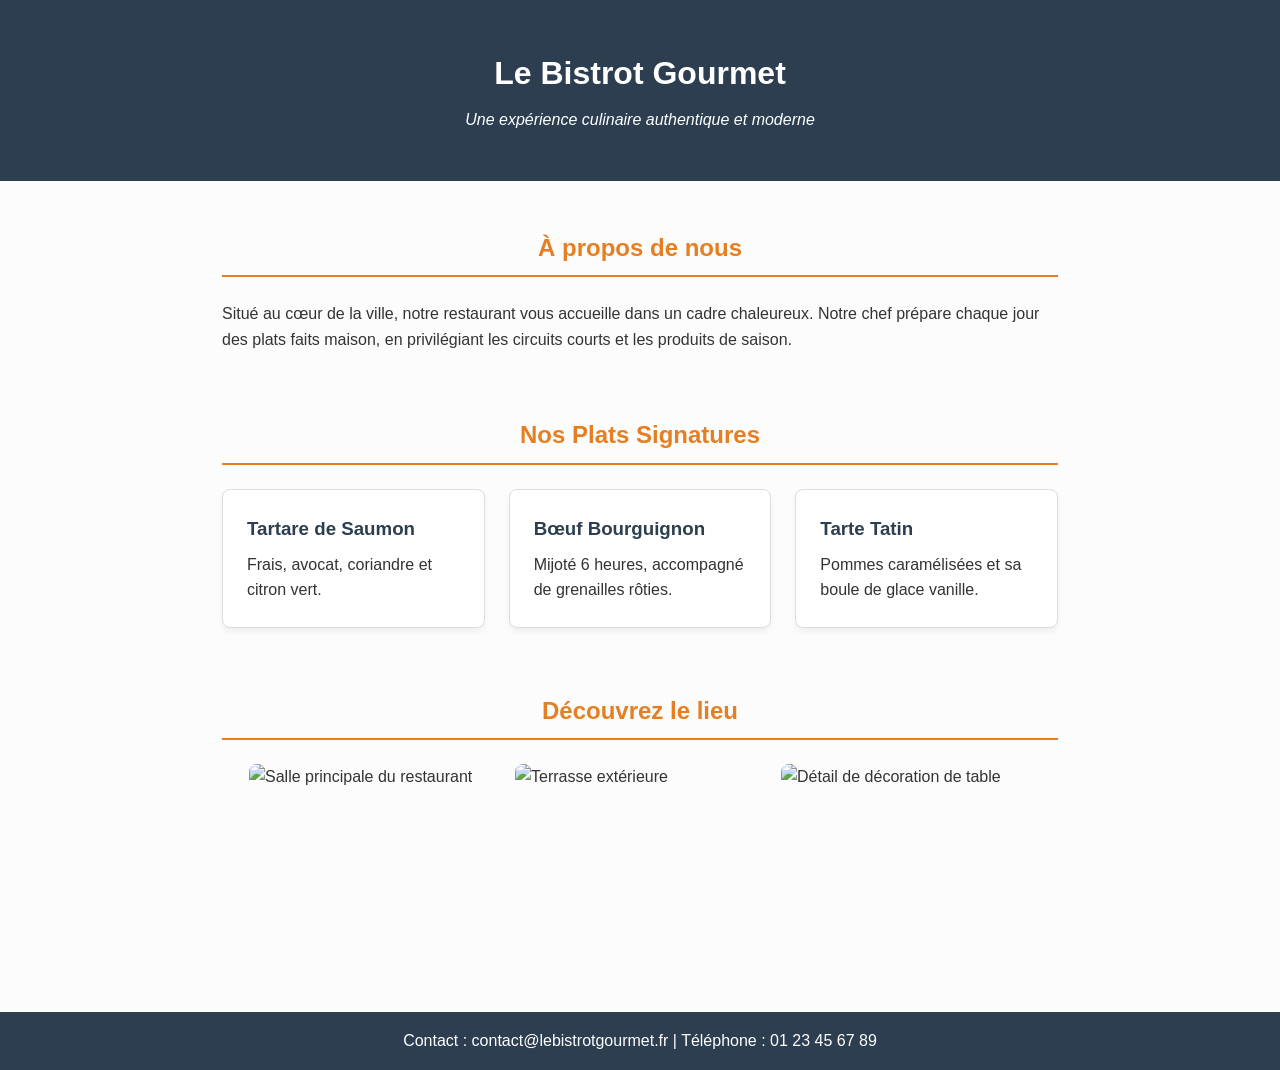
==== index.html @ 014e58bf "Premier commit : structure HTML et design CSS du restaurant" ====
<!DOCTYPE html>
<html lang="fr">
<head>
    <meta charset="UTF-8">
    <meta name="viewport" content="width=device-width, initial-scale=1.0">
    <title>Le Bistrot Gourmet</title>
    <!-- On lie le fichier CSS externe ici -->
    <link rel="stylesheet" href="style.css">
</head>
<body>

    <header>
        <h1>Le Bistrot Gourmet</h1>
        <p>Une expérience culinaire authentique et moderne</p>
    </header>

    <main>
        <!-- Section : Courte présentation -->
        <section id="presentation">
            <h2>À propos de nous</h2>
            <p>Situé au cœur de la ville, notre restaurant vous accueille dans un cadre chaleureux. Notre chef prépare chaque jour des plats faits maison, en privilégiant les circuits courts et les produits de saison.</p>
        </section>

        <!-- Section : Présentation des plats -->
        <section id="plats">
            <h2>Nos Plats Signatures</h2>
            <div class="grille-plats">
                <!-- On utilise "article" pour chaque élément du menu -->
                <article class="plat">
                    <h3>Tartare de Saumon</h3>
                    <p>Frais, avocat, coriandre et citron vert.</p>
                </article>
                <article class="plat">
                    <h3>Bœuf Bourguignon</h3>
                    <p>Mijoté 6 heures, accompagné de grenailles rôties.</p>
                </article>
                <article class="plat">
                    <h3>Tarte Tatin</h3>
                    <p>Pommes caramélisées et sa boule de glace vanille.</p>
                </article>
            </div>
        </section>

        <!-- Section : Photos du lieu -->
        <section id="lieu">
            <h2>Découvrez le lieu</h2>
            <div class="grille-photos">
                <!-- Remplacez les liens "src" par vos propres images -->
                <img src="https://images.unsplash.com/photo-1517248135467-4c7edcad34c4?w=500" alt="Salle principale du restaurant">
                <img src="https://images.unsplash.com/photo-1559339352-11d035aa65de?w=500" alt="Terrasse extérieure">
                <img src="https://images.unsplash.com/photo-1525610553991-2bede1a236e2?w=500" alt="Détail de décoration de table">
            </div>
        </section>
    </main>

    <footer>
        <p>Contact : contact@lebistrotgourmet.fr | Téléphone : 01 23 45 67 89</p>
    </footer>

</body>
</html>
---- style.css ----
/* Réinitialisation de base pour s'assurer que l'affichage est identique sur tous les navigateurs */
* {
    box-sizing: border-box;
    margin: 0;
    padding: 0;
}

body {
    font-family: 'Segoe UI', Tahoma, Geneva, Verdana, sans-serif;
    color: #333;
    line-height: 1.6;
    background-color: #fcfcfc;
}

/* En-tête du site */
header {
    background-color: #2c3e50;
    color: white;
    text-align: center;
    padding: 3rem 1rem;
}

header p {
    font-style: italic;
    margin-top: 0.5rem;
}

/* Espacement global des sections */
section {
    max-width: 900px;
    margin: 2rem auto;
    padding: 1rem 2rem;
}

section h2 {
    text-align: center;
    color: #e67e22;
    margin-bottom: 1.5rem;
    border-bottom: 2px solid #e67e22;
    padding-bottom: 0.5rem;
}

/* Mise en page des plats via Flexbox */
.grille-plats {
    display: flex;
    gap: 1.5rem;
    flex-wrap: wrap; /* Permet de passer à la ligne sur petit écran */
}

.plat {
    background: white;
    border: 1px solid #ddd;
    border-radius: 8px;
    padding: 1.5rem;
    flex: 1 1 250px; /* S'adapte à la largeur, minimum 250px */
    box-shadow: 0 4px 6px rgba(0,0,0,0.05);
}

.plat h3 {
    margin-bottom: 0.5rem;
    color: #2c3e50;
}

/* Mise en page de la galerie de photos */
.grille-photos {
    display: flex;
    gap: 1rem;
    flex-wrap: wrap;
    justify-content: center;
}

.grille-photos img {
    width: 100%;
    max-width: 250px;
    height: 200px;
    object-fit: cover; /* Empêche l'image de se déformer */
    border-radius: 8px;
    transition: transform 0.3s ease;
}

.grille-photos img:hover {
    transform: scale(1.05); /* Effet de zoom au survol */
}

/* Pied de page */
footer {
    text-align: center;
    background: #2c3e50;
    color: white;
    padding: 1rem;
    margin-top: 2rem;
}
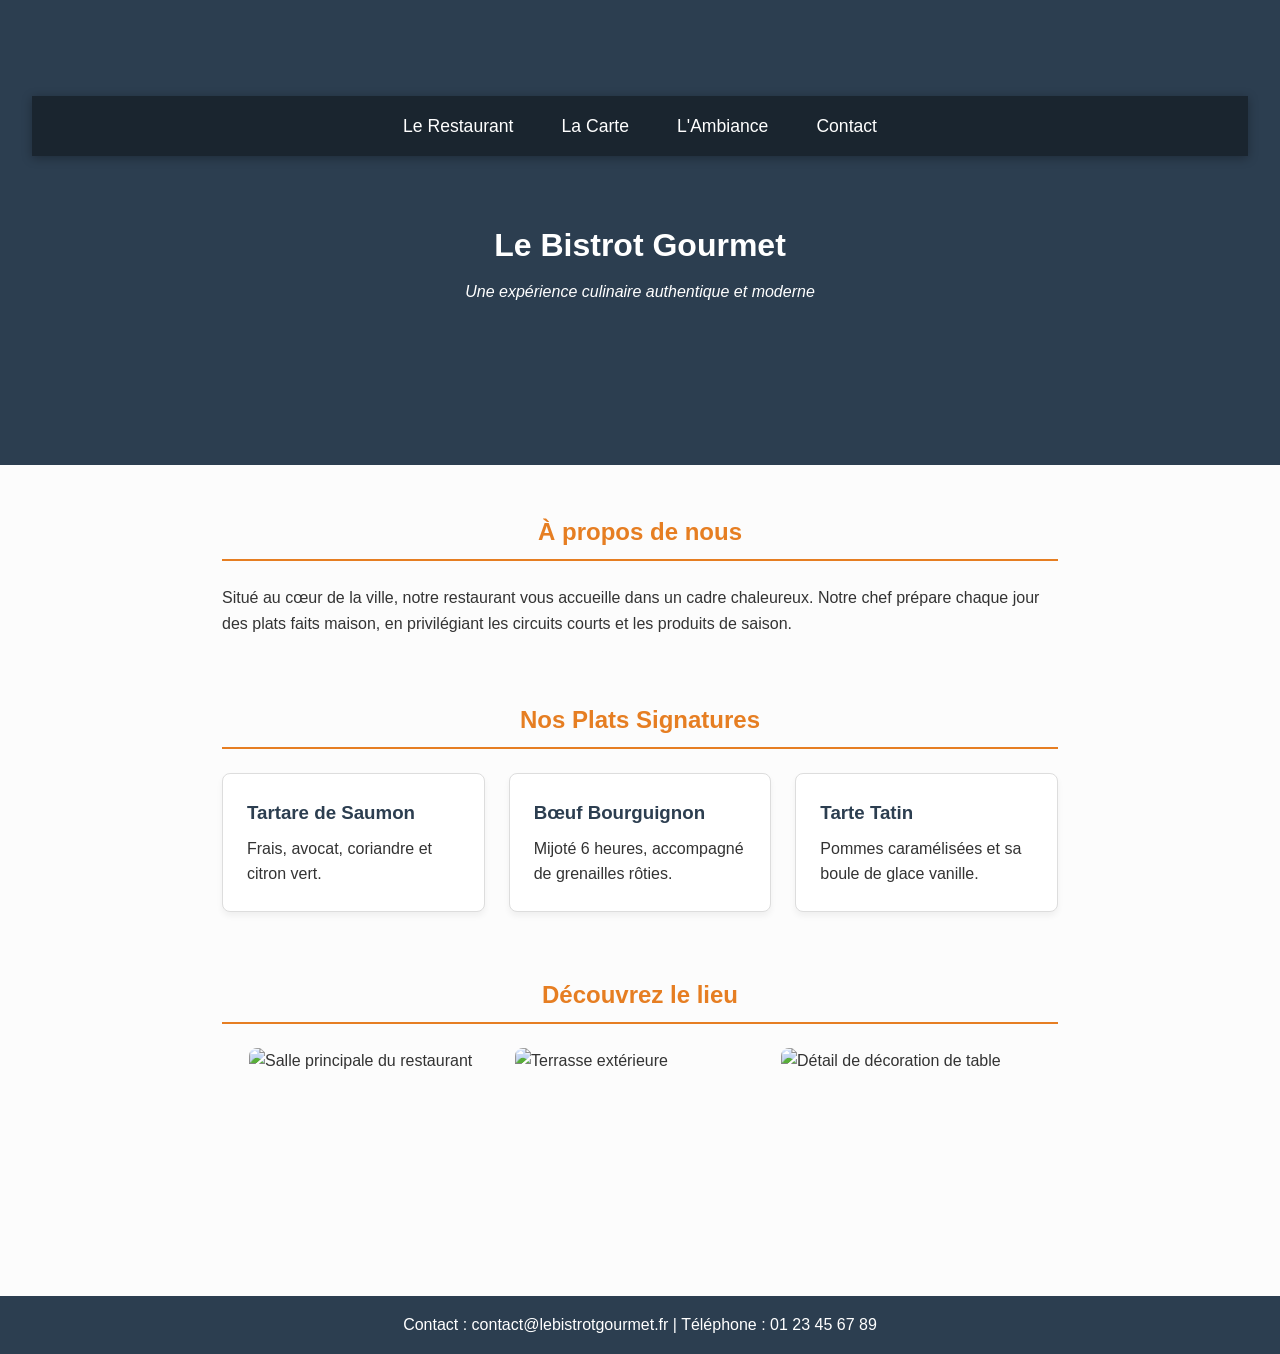
==== commit 48693ead: "maj2AZEAZEAZEAZE" ====
--- a/index.html
+++ b/index.html
@@ -10,8 +10,22 @@
 <body>
 
     <header>
-        <h1>Le Bistrot Gourmet</h1>
-        <p>Une expérience culinaire authentique et moderne</p>
+        <header>
+        <!-- Barre de navigation -->
+        <nav class="navbar">
+            <ul class="nav-links">
+                <li><a href="#presentation">Le Restaurant</a></li>
+                <li><a href="#plats">La Carte</a></li>
+                <li><a href="#lieu">L'Ambiance</a></li>
+                <li><a href="#contact">Contact</a></li>
+            </ul>
+        </nav>
+        
+        <div class="banniere">
+            <h1>Le Bistrot Gourmet</h1>
+            <p>Une expérience culinaire authentique et moderne</p>
+        </div>
+    </header>
     </header>
 
     <main>
--- a/style.css
+++ b/style.css
@@ -89,4 +89,65 @@
     color: white;
     padding: 1rem;
     margin-top: 2rem;
+}
+/* --- ANIMATION GLOBALE --- */
+/* Active un défilement fluide au lieu d'un saut brutal lors du clic sur un lien du menu */
+html {
+    scroll-behavior: smooth;
+}
+
+/* --- BARRE DE NAVIGATION --- */
+.navbar {
+    background-color: #1a252f;
+    /* Garde le menu accroché en haut de l'écran lors du défilement */
+    position: sticky;
+    top: 0;
+    z-index: 1000; 
+    box-shadow: 0 2px 10px rgba(0,0,0,0.3);
+}
+
+.nav-links {
+    display: flex;
+    justify-content: center;
+    list-style-type: none; /* Enlève les puces de la liste */
+    padding: 1rem 0;
+    gap: 3rem; /* Espace entre chaque lien */
+}
+
+.nav-links a {
+    color: white;
+    text-decoration: none;
+    font-size: 1.1rem;
+    font-weight: 500;
+    position: relative;
+    padding-bottom: 5px;
+    transition: color 0.3s ease; /* Transition douce pour le changement de couleur */
+}
+
+/* --- ANIMATION AU SURVOL (Le trait qui se dessine) --- */
+/* On crée un trait virtuel sous le lien, de largeur 0 au départ */
+.nav-links a::after {
+    content: '';
+    position: absolute;
+    width: 0;
+    height: 2px;
+    bottom: 0;
+    left: 0;
+    background-color: #e67e22;
+    transition: width 0.3s ease; /* Vitesse à laquelle le trait se dessine */
+}
+
+/* Au survol de la souris, le texte change de couleur... */
+.nav-links a:hover {
+    color: #e67e22;
+}
+
+/* ...et le trait passe de 0% à 100% de largeur */
+.nav-links a:hover::after {
+    width: 100%;
+}
+
+/* --- MISE EN FORME DE LA BANNIERE --- */
+.banniere {
+    padding: 4rem 1rem;
 }
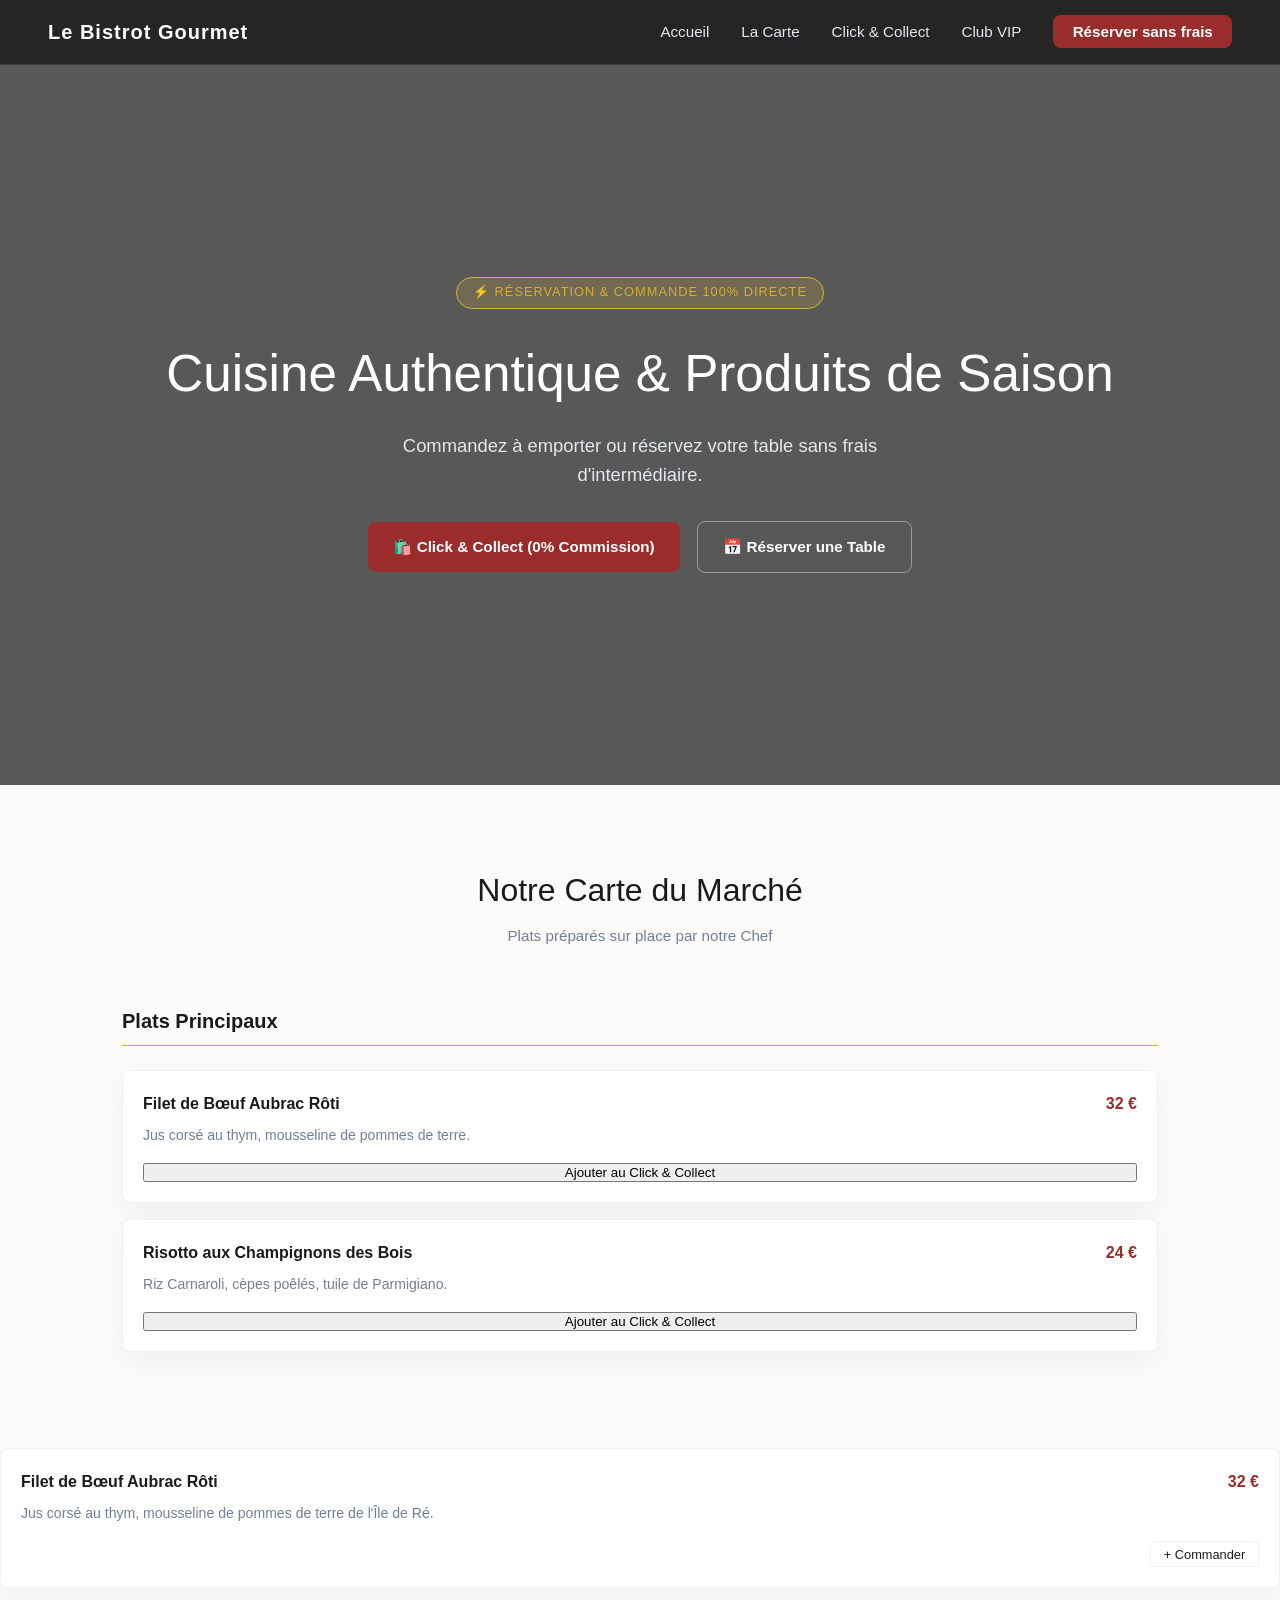
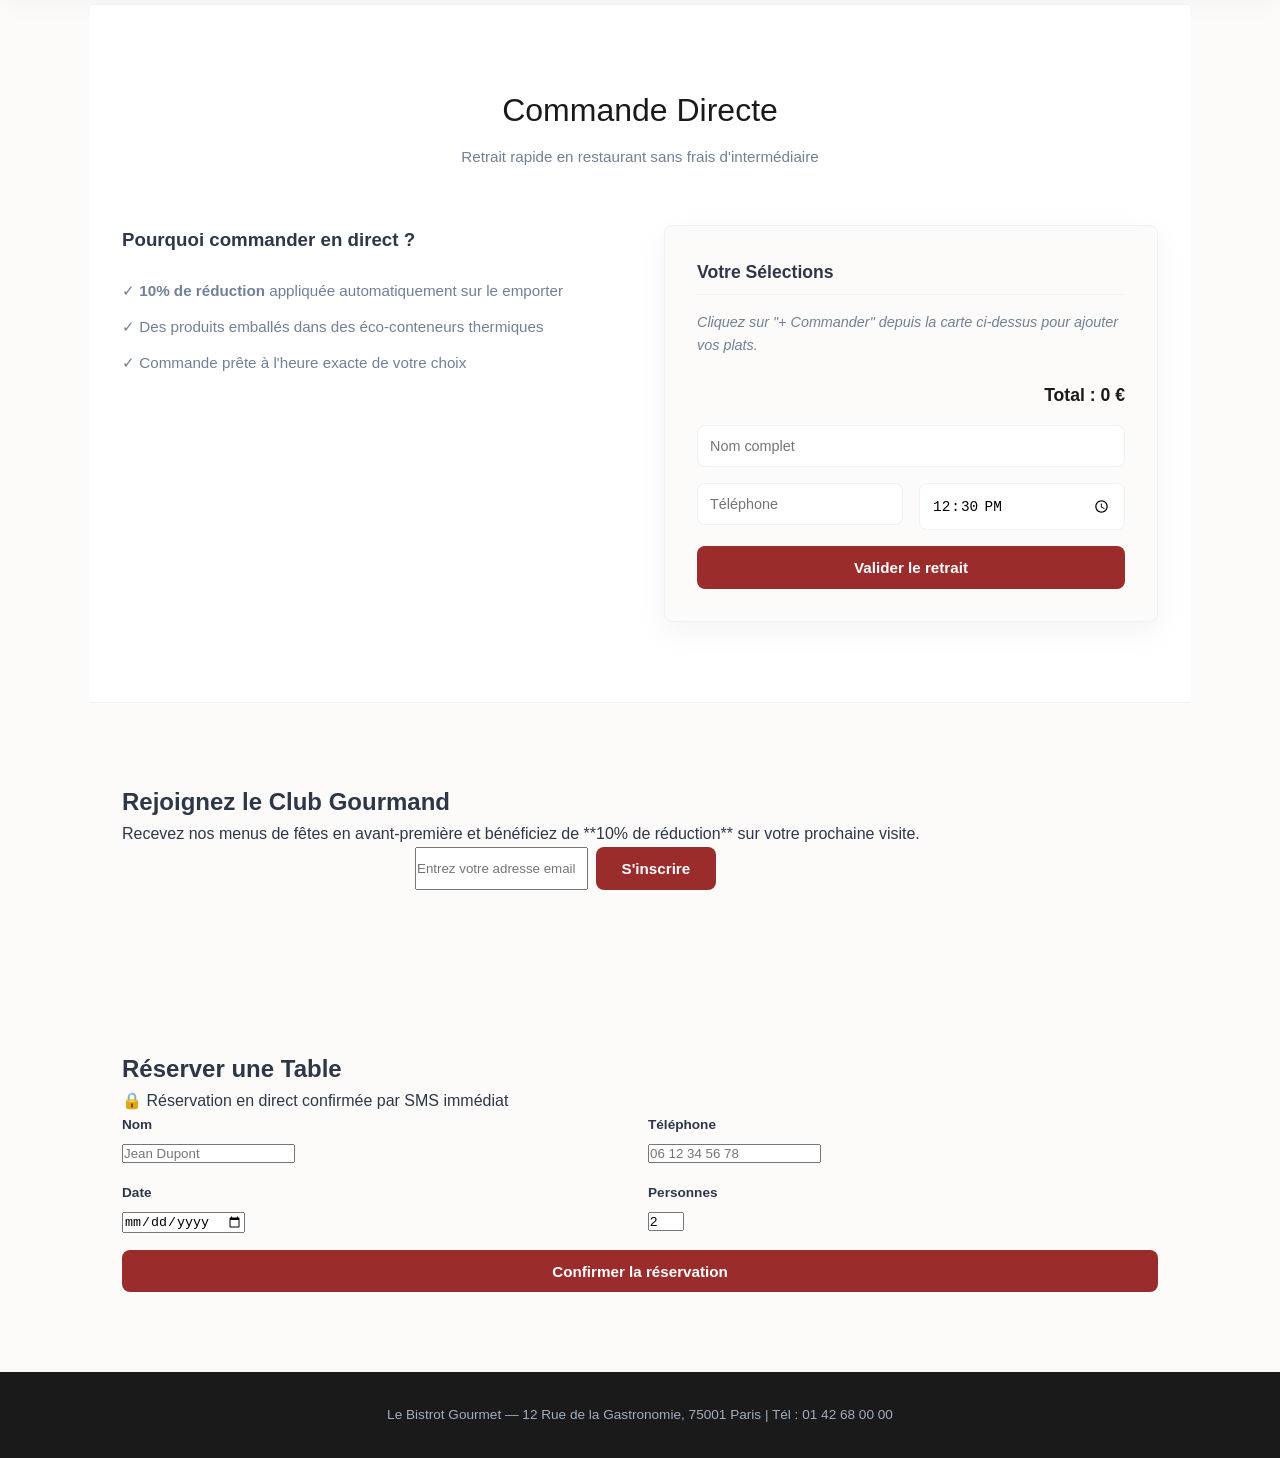
==== commit 66075643: "ui harmonization and consistency across the website. The new script.js file likely contains JavaScri" ====
--- a/index.html
+++ b/index.html
@@ -3,73 +3,210 @@
 <head>
     <meta charset="UTF-8">
     <meta name="viewport" content="width=device-width, initial-scale=1.0">
-    <title>Le Bistrot Gourmet</title>
-    <!-- On lie le fichier CSS externe ici -->
+    <title>Le Bistrot Gourmet | Restaurant Gastronomique Paris 1er</title>
+    <meta name="description" content="Réservez en direct ou commandez en Click & Collect au Bistrot Gourmet. Cuisine maison, produits locaux à Paris 1er.">
     <link rel="stylesheet" href="style.css">
+
+    <!-- SEO LOCAL : Données structurées Schema.org (Google Maps & Recherche locale) -->
+    <script type="application/ld+json">
+    {
+      "@context": "https://schema.org",
+      "@type": "Restaurant",
+      "name": "Le Bistrot Gourmet",
+      "image": "https://images.unsplash.com/photo-1517248135467-4c7edcad34c4",
+      "telephone": "+33142680000",
+      "address": {
+        "@type": "PostalAddress",
+        "streetAddress": "12 Rue de la Gastronomie",
+        "addressLocality": "Paris",
+        "postalCode": "75001",
+        "addressCountry": "FR"
+      },
+      "geo": {
+        "@type": "GeoCoordinates",
+        "latitude": 48.85837,
+        "longitude": 2.29229
+      },
+      "servesCuisine": "Française",
+      "priceRange": "€€",
+      "hasMenu": "https://lebistrotgourmet.fr/#carte",
+      "acceptsReservations": "True"
+    }
+    </script>
 </head>
 <body>
 
-    <header>
-        <header>
-        <!-- Barre de navigation -->
-        <nav class="navbar">
+    <!-- Barre de Navigation -->
+    <header class="navbar">
+        <div class="logo">Le Bistrot Gourmet</div>
+        <nav>
             <ul class="nav-links">
-                <li><a href="#presentation">Le Restaurant</a></li>
-                <li><a href="#plats">La Carte</a></li>
-                <li><a href="#lieu">L'Ambiance</a></li>
-                <li><a href="#contact">Contact</a></li>
+                <li><a href="#hero">Accueil</a></li>
+                <li><a href="#carte">La Carte</a></li>
+                <li><a href="#click-collect">Click & Collect</a></li>
+                <li><a href="#fidelite">Club VIP</a></li>
+                <li><a href="#reservation" class="btn-nav">Réserver sans frais</a></li>
             </ul>
         </nav>
-        
-        <div class="banniere">
-            <h1>Le Bistrot Gourmet</h1>
-            <p>Une expérience culinaire authentique et moderne</p>
+    </header>
+
+    <!-- Hero Section avec conversion immédiate -->
+    <section id="hero" class="hero-section">
+        <div class="hero-content">
+            <span class="badge-direct">⚡ Réservation & Commande 100% Directe</span>
+            <h1>Cuisine Authentique & Produits de Saison</h1>
+            <p>Commandez à emporter ou réservez votre table sans frais d'intermédiaire.</p>
+            <div class="hero-buttons">
+                <a href="#click-collect" class="btn btn-primary">🛍️ Click & Collect (0% Commission)</a>
+                <a href="#reservation" class="btn btn-secondary">📅 Réserver une Table</a>
+            </div>
         </div>
-    </header>
-    </header>
+    </section>
+
+    <!-- BARRE FIXE MOBILE (Apparaît uniquement sur smartphone) -->
+    <div class="mobile-sticky-bar">
+        <a href="tel:0142680000" class="sticky-btn call">📞 Appeler</a>
+        <a href="#click-collect" class="sticky-btn collect">🛍️ À emporter</a>
+        <a href="#reservation" class="sticky-btn book">📅 Réserver</a>
+    </div>
 
     <main>
-        <!-- Section : Courte présentation -->
-        <section id="presentation">
-            <h2>À propos de nous</h2>
-            <p>Situé au cœur de la ville, notre restaurant vous accueille dans un cadre chaleureux. Notre chef prépare chaque jour des plats faits maison, en privilégiant les circuits courts et les produits de saison.</p>
+        <!-- Section La Carte -->
+        <section id="carte" class="section-container reveal">
+            <h2 class="section-title">Notre Carte du Marché</h2>
+            <p class="section-subtitle">Plats préparés sur place par notre Chef</p>
+
+            <div class="menu-categories">
+                <div class="category">
+                    <h3>Plats Principaux</h3>
+                    <div class="menu-item">
+                        <div class="item-header">
+                            <span class="item-name">Filet de Bœuf Aubrac Rôti</span>
+                            <span class="item-price">32 €</span>
+                        </div>
+                        <p class="item-desc">Jus corsé au thym, mousseline de pommes de terre.</p>
+                        <button class="btn-select-item" data-plat="Filet de Bœuf" data-prix="32">Ajouter au Click & Collect</button>
+                    </div>
+
+                    <div class="menu-item">
+                        <div class="item-header">
+                            <span class="item-name">Risotto aux Champignons des Bois</span>
+                            <span class="item-price">24 €</span>
+                        </div>
+                        <p class="item-desc">Riz Carnaroli, cèpes poêlés, tuile de Parmigiano.</p>
+                        <button class="btn-select-item" data-plat="Risotto Champignons" data-prix="24">Ajouter au Click & Collect</button>
+                    </div>
+                </div>
+            </div>
         </section>
 
-        <!-- Section : Présentation des plats -->
-        <section id="plats">
-            <h2>Nos Plats Signatures</h2>
-            <div class="grille-plats">
-                <!-- On utilise "article" pour chaque élément du menu -->
-                <article class="plat">
-                    <h3>Tartare de Saumon</h3>
-                    <p>Frais, avocat, coriandre et citron vert.</p>
-                </article>
-                <article class="plat">
-                    <h3>Bœuf Bourguignon</h3>
-                    <p>Mijoté 6 heures, accompagné de grenailles rôties.</p>
-                </article>
-                <article class="plat">
-                    <h3>Tarte Tatin</h3>
-                    <p>Pommes caramélisées et sa boule de glace vanille.</p>
-                </article>
+       
+        <!-- Exemple d'item de carte avec intégration discrète du bouton -->
+<div class="menu-item">
+    <div class="item-header">
+        <span class="item-name">Filet de Bœuf Aubrac Rôti</span>
+        <span class="item-price">32 €</span>
+    </div>
+    <p class="item-desc">Jus corsé au thym, mousseline de pommes de terre de l'Île de Ré.</p>
+    <button class="btn-add-inline" data-plat="Filet de Bœuf Aubrac" data-prix="32">+ Commander</button>
+</div>
+
+<!-- Section Click & Collect harmonisée -->
+<section id="click-collect" class="section-container section-cc reveal">
+    <h2 class="section-title">Commande Directe</h2>
+    <p class="section-subtitle">Retrait rapide en restaurant sans frais d'intermédiaire</p>
+
+    <div class="click-collect-grid">
+        <div class="cc-info">
+            <h3>Pourquoi commander en direct ?</h3>
+            <ul class="cc-benefits">
+                <li>✓ <strong>10% de réduction</strong> appliquée automatiquement sur le emporter</li>
+                <li>✓ Des produits emballés dans des éco-conteneurs thermiques</li>
+                <li>✓ Commande prête à l'heure exacte de votre choix</li>
+            </ul>
+        </div>
+
+        <div class="cc-cart-card">
+            <h3>Votre Sélections</h3>
+            <div id="cart-items">
+                <p class="empty-cart">Cliquez sur "+ Commander" depuis la carte ci-dessus pour ajouter vos plats.</p>
+            </div>
+            <div class="cart-total">Total : <span id="cart-price">0</span> €</div>
+
+            <form id="order-form">
+                <div class="form-group">
+                    <input type="text" class="form-control" placeholder="Nom complet" required>
+                </div>
+                <div class="form-row">
+                    <div class="form-group">
+                        <input type="tel" class="form-control" placeholder="Téléphone" required>
+                    </div>
+                    <div class="form-group">
+                        <input type="time" class="form-control" value="12:30" required>
+                    </div>
+                </div>
+                <button type="submit" class="btn btn-primary btn-block">Valider le retrait</button>
+            </form>
+        </div>
+    </div>
+</section>
+
+<!-- Barre Fixe Mobile sobre -->
+<div class="mobile-sticky-bar">
+    <a href="tel:0142680000" class="sticky-btn">Appeler</a>
+    <a href="#carte" class="sticky-btn highlight">La Carte</a>
+    <a href="#reservation" class="sticky-btn">Réserver</a>
+</div>
+
+        <!-- Section CAPTURE DE DONNÉES CLIENT (Fidélisation) -->
+        <section id="fidelite" class="section-container reveal">
+            <div class="loyalty-box">
+                <h2>Rejoignez le Club Gourmand</h2>
+                <p>Recevez nos menus de fêtes en avant-première et bénéficiez de **10% de réduction** sur votre prochaine visite.</p>
+                <form id="loyalty-form" class="inline-form">
+                    <input type="email" placeholder="Entrez votre adresse email" required>
+                    <button type="submit" class="btn btn-primary">S'inscrire</button>
+                </form>
             </div>
         </section>
 
-        <!-- Section : Photos du lieu -->
-        <section id="lieu">
-            <h2>Découvrez le lieu</h2>
-            <div class="grille-photos">
-                <!-- Remplacez les liens "src" par vos propres images -->
-                <img src="https://images.unsplash.com/photo-1517248135467-4c7edcad34c4?w=500" alt="Salle principale du restaurant">
-                <img src="https://images.unsplash.com/photo-1559339352-11d035aa65de?w=500" alt="Terrasse extérieure">
-                <img src="https://images.unsplash.com/photo-1525610553991-2bede1a236e2?w=500" alt="Détail de décoration de table">
+        <!-- Section Réservation -->
+        <section id="reservation" class="section-container bg-light reveal">
+            <div class="reservation-wrapper">
+                <h2>Réserver une Table</h2>
+                <p class="direct-booking-tag">🔒 Réservation en direct confirmée par SMS immédiat</p>
+
+                <form class="booking-form" action="#" method="POST">
+                    <div class="form-row">
+                        <div class="form-group">
+                            <label for="name">Nom</label>
+                            <input type="text" id="name" required placeholder="Jean Dupont">
+                        </div>
+                        <div class="form-group">
+                            <label for="phone">Téléphone</label>
+                            <input type="tel" id="phone" required placeholder="06 12 34 56 78">
+                        </div>
+                    </div>
+                    <div class="form-row">
+                        <div class="form-group">
+                            <label for="date">Date</label>
+                            <input type="date" id="date" required>
+                        </div>
+                        <div class="form-group">
+                            <label for="guests">Personnes</label>
+                            <input type="number" id="guests" min="1" max="8" value="2" required>
+                        </div>
+                    </div>
+                    <button type="submit" class="btn btn-primary btn-block">Confirmer la réservation</button>
+                </form>
             </div>
         </section>
     </main>
 
-    <footer>
-        <p>Contact : contact@lebistrotgourmet.fr | Téléphone : 01 23 45 67 89</p>
+    <footer id="contact">
+        <p>Le Bistrot Gourmet — 12 Rue de la Gastronomie, 75001 Paris | Tél : 01 42 68 00 00</p>
     </footer>
 
+    <script src="script.js"></script>
 </body>
 </html>
--- a/style.css
+++ b/style.css
@@ -1,153 +1,155 @@
-/* Réinitialisation de base pour s'assurer que l'affichage est identique sur tous les navigateurs */
-* {
-    box-sizing: border-box;
-    margin: 0;
-    padding: 0;
+/* --- CHARTE GRAPHIQUE UNIFIÉE --- */
+:root {
+    --primary: #9b2c2c;       /* Bordeaux gastronomique */
+    --primary-hover: #7b2222;
+    --accent: #d4af37;        /* Touches or/laiton */
+    --dark: #1a1a1a;          /* Noir charbon profond */
+    --bg-light: #fcfbfa;      /* Off-white chaud */
+    --text: #2d3748;
+    --text-muted: #718096;
+    --border: #edf2f7;
+    --radius: 8px;
+    --shadow: 0 10px 30px rgba(0, 0, 0, 0.05);
+    --transition: all 0.25s ease-in-out;
 }
 
-body {
-    font-family: 'Segoe UI', Tahoma, Geneva, Verdana, sans-serif;
-    color: #333;
-    line-height: 1.6;
-    background-color: #fcfcfc;
+* { margin: 0; padding: 0; box-sizing: border-box; }
+html { scroll-behavior: smooth; font-family: 'Segoe UI', -apple-system, sans-serif; color: var(--text); background: var(--bg-light); }
+body { line-height: 1.6; }
+
+/* NAVBAR */
+.navbar {
+    position: sticky; top: 0; background: rgba(26, 26, 26, 0.95);
+    backdrop-filter: blur(10px); display: flex; justify-content: space-between;
+    align-items: center; padding: 1rem 3rem; z-index: 1000;
+    border-bottom: 1px solid rgba(255, 255, 255, 0.1);
 }
+.logo { color: white; font-weight: 700; font-size: 1.25rem; letter-spacing: 1px; }
+.nav-links { display: flex; list-style: none; gap: 2rem; align-items: center; }
+.nav-links a { color: #e2e8f0; text-decoration: none; font-size: 0.95rem; transition: var(--transition); }
+.nav-links a:hover { color: var(--accent); }
 
-/* En-tête du site */
-header {
-    background-color: #2c3e50;
-    color: white;
-    text-align: center;
-    padding: 3rem 1rem;
+.btn-nav {
+    background: var(--primary); padding: 0.5rem 1.2rem;
+    border-radius: var(--radius); color: white !important; font-weight: 600;
 }
+.btn-nav:hover { background: var(--primary-hover); }
 
-header p {
-    font-style: italic;
-    margin-top: 0.5rem;
+/* HERO SECTION */
+.hero-section {
+    background: linear-gradient(rgba(0, 0, 0, 0.65), rgba(0, 0, 0, 0.65)), 
+                url('https://images.unsplash.com/photo-1517248135467-4c7edcad34c4?w=1600') center/cover;
+    height: 80vh; display: flex; align-items: center; justify-content: center;
+    text-align: center; color: white; padding: 0 1rem;
 }
+.badge-direct {
+    background: rgba(212, 175, 55, 0.2); border: 1px solid var(--accent);
+    color: var(--accent); padding: 0.3rem 1rem; border-radius: 50px;
+    font-size: 0.8rem; text-transform: uppercase; letter-spacing: 1px; display: inline-block; margin-bottom: 1.5rem;
+}
+.hero-content h1 { font-size: 3.2rem; font-weight: 300; margin-bottom: 1rem; }
+.hero-content p { font-size: 1.15rem; color: #e2e8f0; max-width: 600px; margin: 0 auto 2rem auto; }
 
-/* Espacement global des sections */
-section {
-    max-width: 900px;
-    margin: 2rem auto;
-    padding: 1rem 2rem;
+/* BOUTONS GENERIQUES */
+.btn {
+    display: inline-flex; align-items: center; justify-content: center; gap: 0.5rem;
+    padding: 0.8rem 1.6rem; border-radius: var(--radius); text-decoration: none;
+    font-weight: 600; font-size: 0.95rem; cursor: pointer; border: none; transition: var(--transition);
 }
+.btn-primary { background: var(--primary); color: white; }
+.btn-primary:hover { background: var(--primary-hover); transform: translateY(-1px); }
+.btn-secondary { background: transparent; color: white; border: 1px solid rgba(255, 255, 255, 0.4); margin-left: 0.75rem; }
+.btn-secondary:hover { border-color: white; background: rgba(255, 255, 255, 0.1); }
+.btn-block { width: 100%; }
 
-section h2 {
-    text-align: center;
-    color: #e67e22;
-    margin-bottom: 1.5rem;
-    border-bottom: 2px solid #e67e22;
-    padding-bottom: 0.5rem;
+/* LAYOUT DES SECTIONS */
+.section-container { padding: 5rem 2rem; max-width: 1100px; margin: 0 auto; }
+.section-title { text-align: center; font-size: 2rem; font-weight: 400; color: var(--dark); margin-bottom: 0.5rem; }
+.section-subtitle { text-align: center; color: var(--text-muted); margin-bottom: 3.5rem; font-size: 0.95rem; }
+
+/* CARTE DU RESTAURANT (Présentation épurée) */
+.menu-categories { display: grid; grid-template-columns: repeat(auto-fit, minmax(320px, 1fr)); gap: 3rem; }
+.category h3 { font-size: 1.25rem; font-weight: 600; border-bottom: 1px solid var(--accent); padding-bottom: 0.5rem; margin-bottom: 1.5rem; color: var(--dark); }
+
+.menu-item {
+    background: white; padding: 1.25rem; border-radius: var(--radius);
+    margin-bottom: 1rem; border: 1px solid var(--border); box-shadow: var(--shadow);
+    display: flex; flex-direction: column; justify-content: space-between;
 }
+.item-header { display: flex; justify-content: space-between; align-items: baseline; }
+.item-name { font-weight: 600; color: var(--dark); }
+.item-price { font-weight: 700; color: var(--primary); margin-left: 1rem; }
+.item-desc { font-size: 0.88rem; color: var(--text-muted); margin: 0.5rem 0 1rem 0; }
 
-/* Mise en page des plats via Flexbox */
-.grille-plats {
-    display: flex;
-    gap: 1.5rem;
-    flex-wrap: wrap; /* Permet de passer à la ligne sur petit écran */
+/* Bouton discret pour ajouter au panier sans gâcher le design */
+.btn-add-inline {
+    align-self: flex-end; background: transparent; color: var(--dark);
+    border: 1px solid var(--border); padding: 0.3rem 0.8rem; border-radius: 4px;
+    font-size: 0.8rem; cursor: pointer; transition: var(--transition);
 }
+.btn-add-inline:hover { background: var(--dark); color: white; border-color: var(--dark); }
 
-.plat {
-    background: white;
-    border: 1px solid #ddd;
-    border-radius: 8px;
-    padding: 1.5rem;
-    flex: 1 1 250px; /* S'adapte à la largeur, minimum 250px */
-    box-shadow: 0 4px 6px rgba(0,0,0,0.05);
+/* SECTION CLICK & COLLECT */
+.section-cc { background: white; border-top: 1px solid var(--border); border-bottom: 1px solid var(--border); }
+.click-collect-grid { display: grid; grid-template-columns: 1fr 1fr; gap: 3rem; align-items: start; }
+.cc-benefits { list-style: none; margin-top: 1.5rem; }
+.cc-benefits li { margin-bottom: 0.75rem; color: var(--text-muted); font-size: 0.95rem; }
+
+.cc-cart-card {
+    background: var(--bg-light); padding: 2rem; border-radius: var(--radius);
+    border: 1px solid var(--border); box-shadow: var(--shadow);
 }
+.cc-cart-card h3 { font-size: 1.1rem; margin-bottom: 1rem; border-bottom: 1px solid var(--border); padding-bottom: 0.5rem; }
+.cart-row { display: flex; justify-content: space-between; font-size: 0.9rem; padding: 0.4rem 0; border-bottom: 100% dotted var(--border); }
+.empty-cart { color: var(--text-muted); font-style: italic; font-size: 0.9rem; }
+.cart-total { font-size: 1.1rem; font-weight: 700; margin: 1.5rem 0 1rem 0; text-align: right; color: var(--dark); }
 
-.plat h3 {
-    margin-bottom: 0.5rem;
-    color: #2c3e50;
+/* FORMULAIRES DE Saisie */
+.form-group { margin-bottom: 1rem; }
+.form-group label { display: block; font-size: 0.85rem; font-weight: 600; margin-bottom: 0.3rem; }
+.form-control {
+    width: 100%; padding: 0.75rem; border: 1px solid var(--border);
+    border-radius: var(--radius); font-size: 0.9rem; outline: none; transition: var(--transition);
 }
+.form-control:focus { border-color: var(--primary); }
+.form-row { display: grid; grid-template-columns: repeat(auto-fit, minmax(120px, 1fr)); gap: 1rem; }
 
-/* Mise en page de la galerie de photos */
-.grille-photos {
-    display: flex;
-    gap: 1rem;
-    flex-wrap: wrap;
-    justify-content: center;
+/* CLUB VIP / FIDÉLITÉ */
+.loyalty-card {
+    background: var(--dark); color: white; padding: 3rem 2rem;
+    border-radius: var(--radius); text-align: center; max-width: 650px; margin: 0 auto;
 }
+.loyalty-card h2 { font-weight: 400; margin-bottom: 0.5rem; }
+.loyalty-card p { color: #a0aec0; font-size: 0.95rem; margin-bottom: 1.5rem; }
+.inline-form { display: flex; gap: 0.5rem; max-width: 450px; margin: 0 auto; }
 
-.grille-photos img {
-    width: 100%;
-    max-width: 250px;
-    height: 200px;
-    object-fit: cover; /* Empêche l'image de se déformer */
-    border-radius: 8px;
-    transition: transform 0.3s ease;
+/* BARRE FIXE MOBILE EN VERRE DÉPOLI */
+.mobile-sticky-bar {
+    display: none; position: fixed; bottom: 0; left: 0; width: 100%;
+    background: rgba(26, 26, 26, 0.9); backdrop-filter: blur(12px);
+    z-index: 2000; border-top: 1px solid rgba(255, 255, 255, 0.1);
 }
+.sticky-btn {
+    flex: 1; text-align: center; padding: 0.9rem 0; color: white;
+    text-decoration: none; font-size: 0.85rem; font-weight: 600; transition: var(--transition);
+}
+.sticky-btn:not(:last-child) { border-right: 1px solid rgba(255, 255, 255, 0.1); }
+.sticky-btn.highlight { color: var(--accent); }
 
-.grille-photos img:hover {
-    transform: scale(1.05); /* Effet de zoom au survol */
-}
+/* ANIMATIONS SCROLL */
+.reveal { opacity: 0; transform: translateY(20px); transition: opacity 0.6s ease, transform 0.6s ease; }
+.reveal.visible { opacity: 1; transform: translateY(0); }
 
-/* Pied de page */
-footer {
-    text-align: center;
-    background: #2c3e50;
-    color: white;
-    padding: 1rem;
-    margin-top: 2rem;
-}
-/* --- ANIMATION GLOBALE --- */
-/* Active un défilement fluide au lieu d'un saut brutal lors du clic sur un lien du menu */
-html {
-    scroll-behavior: smooth;
-}
+/* FOOTER */
+footer { background: var(--dark); color: #a0aec0; text-align: center; padding: 2rem 1rem; font-size: 0.85rem; }
 
-/* --- BARRE DE NAVIGATION --- */
-.navbar {
-    background-color: #1a252f;
-    /* Garde le menu accroché en haut de l'écran lors du défilement */
-    position: sticky;
-    top: 0;
-    z-index: 1000; 
-    box-shadow: 0 2px 10px rgba(0,0,0,0.3);
-}
-
-.nav-links {
-    display: flex;
-    justify-content: center;
-    list-style-type: none; /* Enlève les puces de la liste */
-    padding: 1rem 0;
-    gap: 3rem; /* Espace entre chaque lien */
-}
-
-.nav-links a {
-    color: white;
-    text-decoration: none;
-    font-size: 1.1rem;
-    font-weight: 500;
-    position: relative;
-    padding-bottom: 5px;
-    transition: color 0.3s ease; /* Transition douce pour le changement de couleur */
-}
-
-/* --- ANIMATION AU SURVOL (Le trait qui se dessine) --- */
-/* On crée un trait virtuel sous le lien, de largeur 0 au départ */
-.nav-links a::after {
-    content: '';
-    position: absolute;
-    width: 0;
-    height: 2px;
-    bottom: 0;
-    left: 0;
-    background-color: #e67e22;
-    transition: width 0.3s ease; /* Vitesse à laquelle le trait se dessine */
-}
-
-/* Au survol de la souris, le texte change de couleur... */
-.nav-links a:hover {
-    color: #e67e22;
-}
-
-/* ...et le trait passe de 0% à 100% de largeur */
-.nav-links a:hover::after {
-    width: 100%;
-}
-
-/* --- MISE EN FORME DE LA BANNIERE --- */
-.banniere {
-    padding: 4rem 1rem;
+/* RESPONSIVE */
+@media (max-width: 768px) {
+    .mobile-sticky-bar { display: flex; }
+    .nav-links { display: none; }
+    .navbar { padding: 1rem 1.5rem; }
+    .hero-content h1 { font-size: 2.2rem; }
+    .click-collect-grid { grid-template-columns: 1fr; }
+    .inline-form { flex-direction: column; }
+    body { padding-bottom: 50px; }
 }
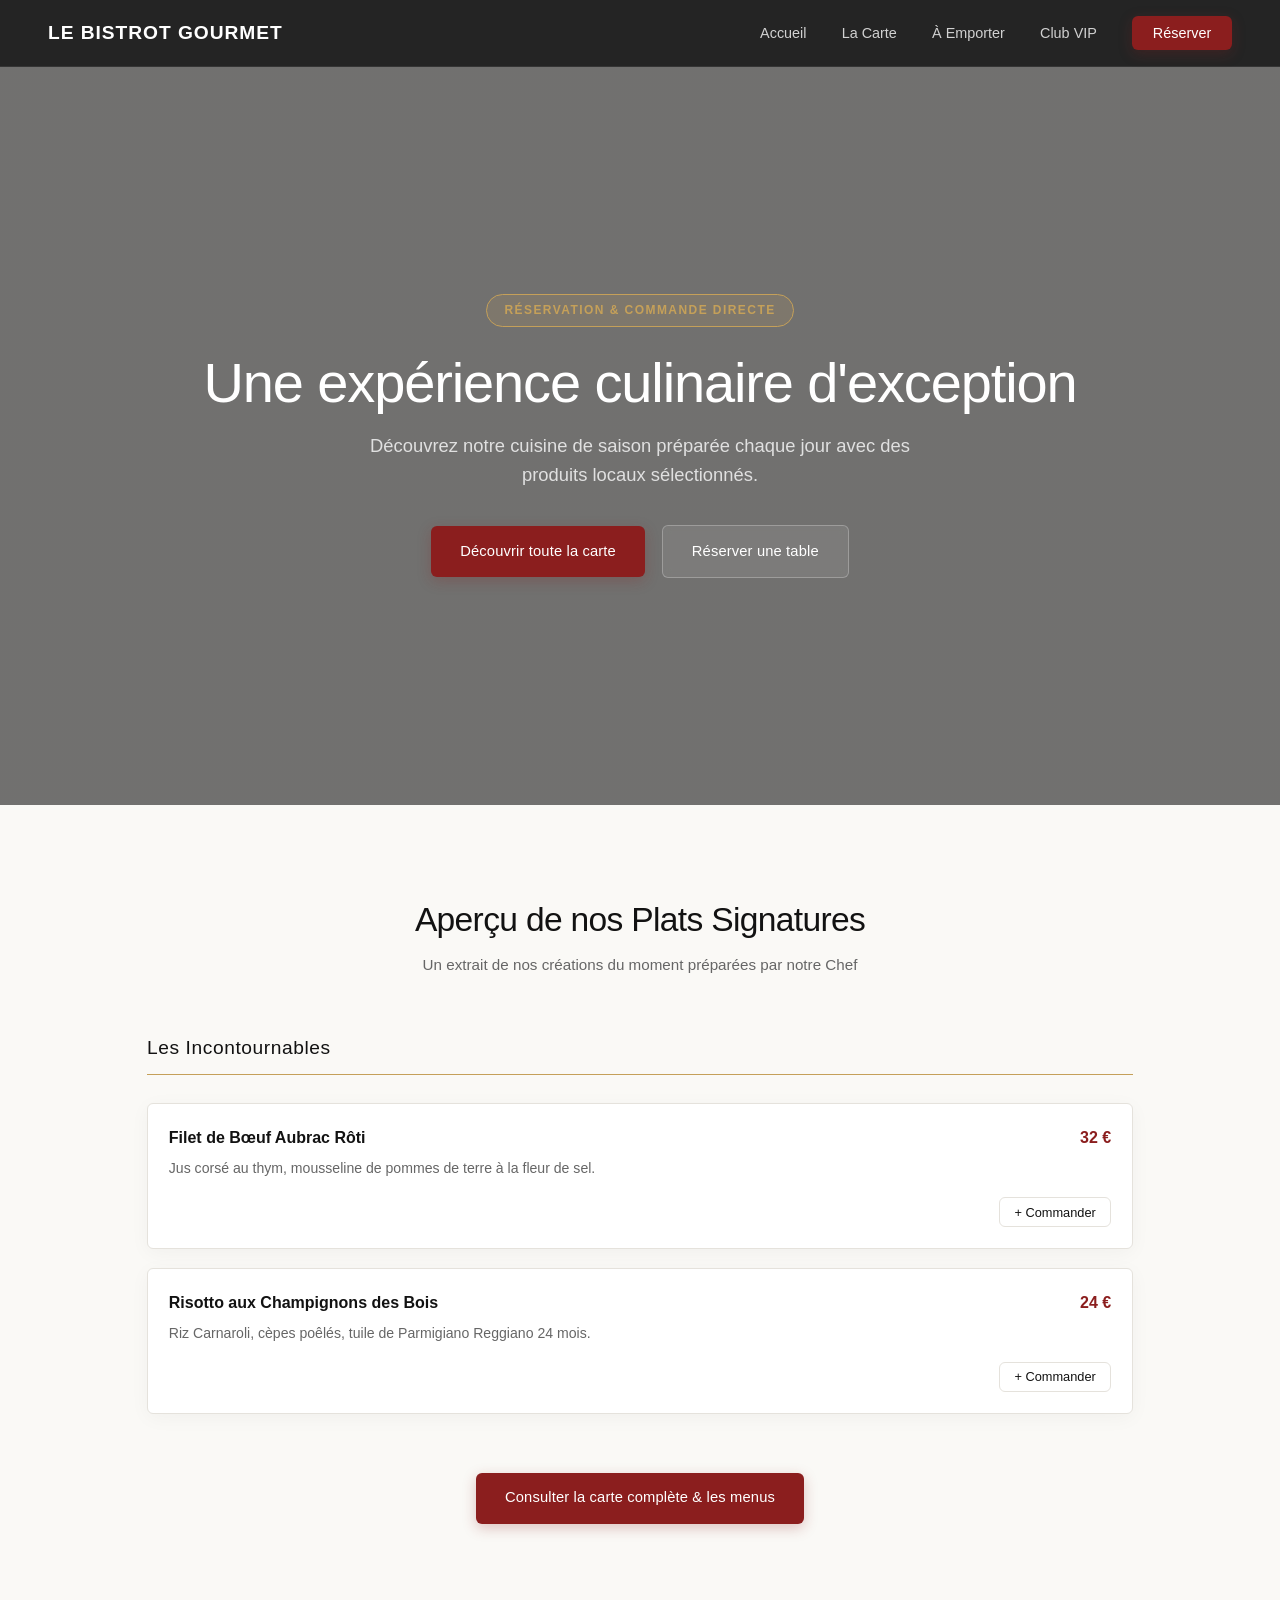
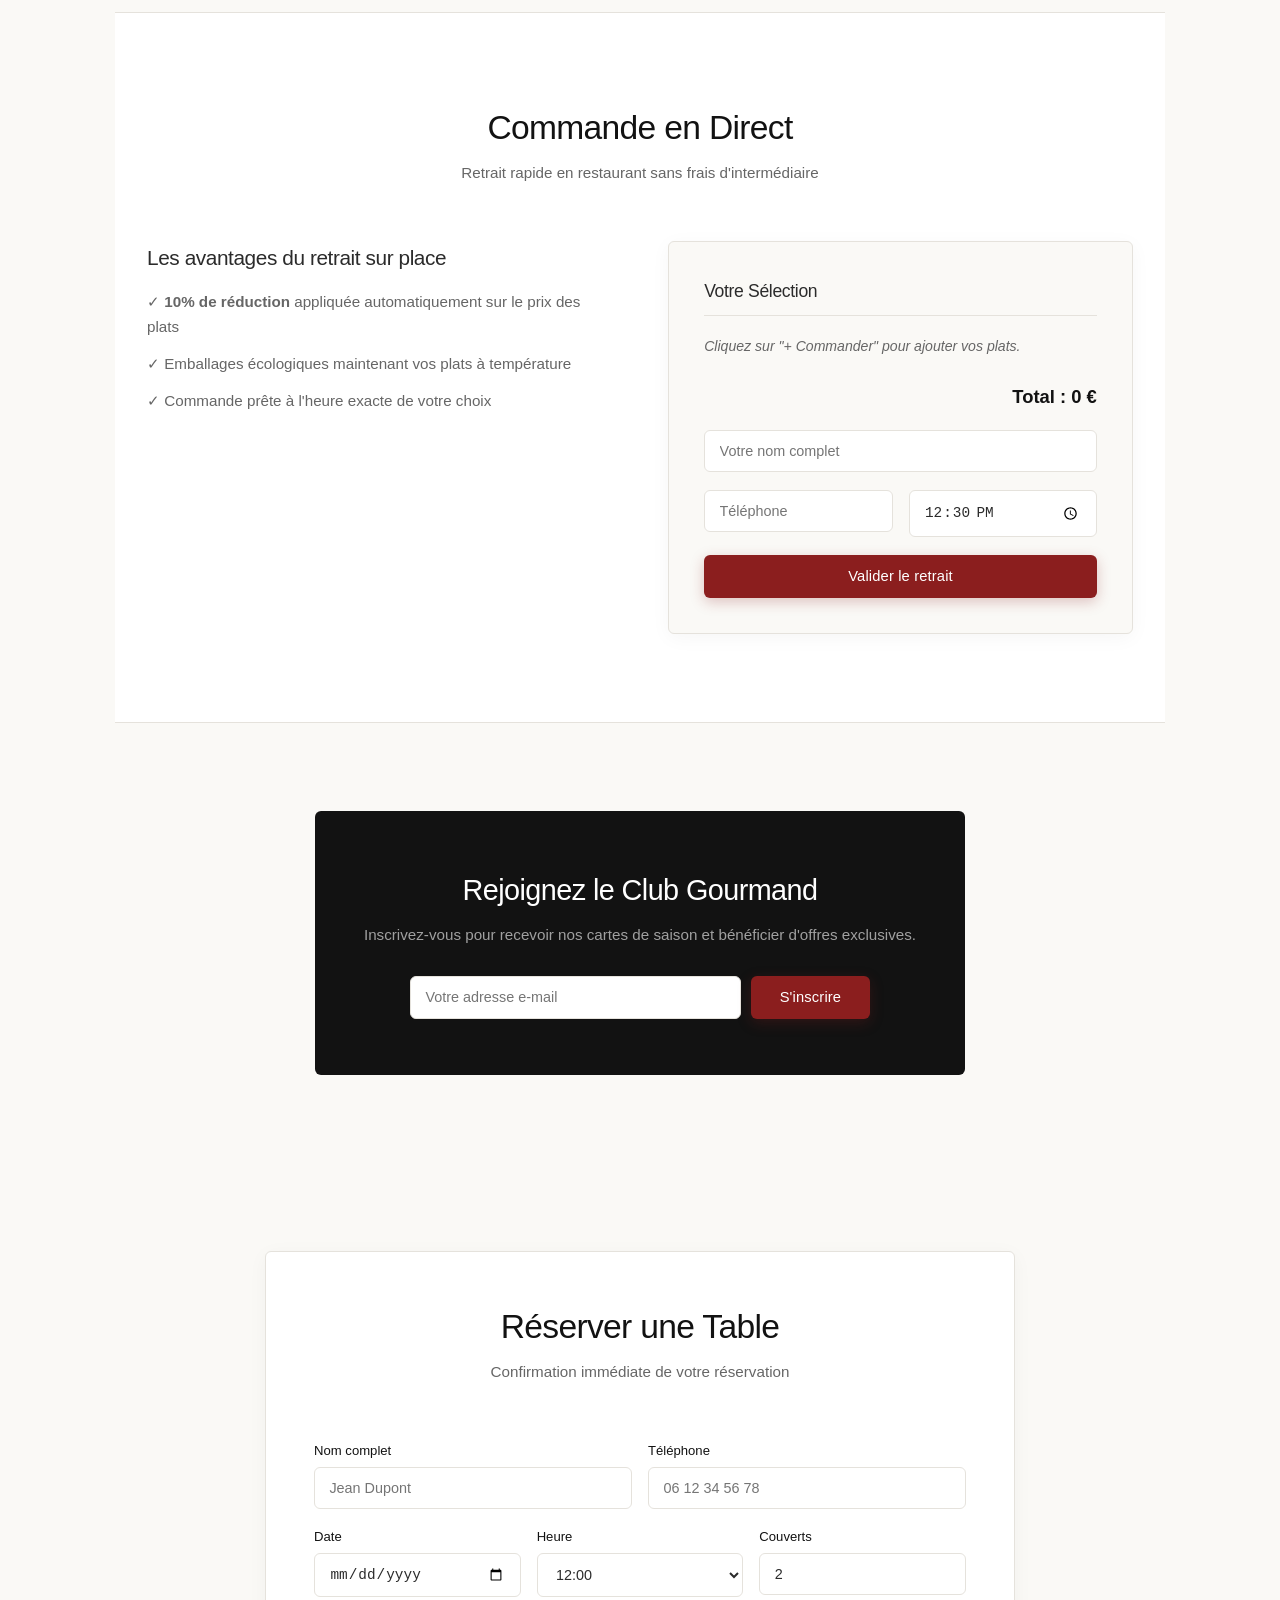
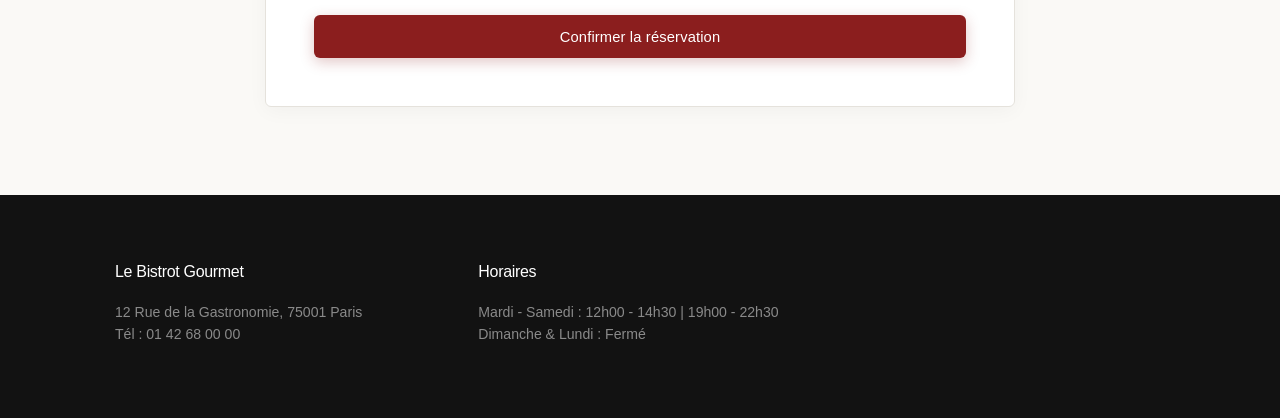
==== commit 0ab45822: "add added menu.html file and updated index.html, script.js, and style.css files to include new featu" ====
--- a/index.html
+++ b/index.html
@@ -3,15 +3,16 @@
 <head>
     <meta charset="UTF-8">
     <meta name="viewport" content="width=device-width, initial-scale=1.0">
+    <!-- MODIFIABLE : Titre et description de la page pour le référencement -->
     <title>Le Bistrot Gourmet | Restaurant Gastronomique Paris 1er</title>
-    <meta name="description" content="Réservez en direct ou commandez en Click & Collect au Bistrot Gourmet. Cuisine maison, produits locaux à Paris 1er.">
+    <meta name="description" content="Réservez en direct ou commandez en Click & Collect au Bistrot Gourmet. Cuisine maison et produits locaux à Paris.">
     <link rel="stylesheet" href="style.css">
 
-    <!-- SEO LOCAL : Données structurées Schema.org (Google Maps & Recherche locale) -->
     <script type="application/ld+json">
     {
       "@context": "https://schema.org",
       "@type": "Restaurant",
+      /* MODIFIABLE : Informations transmises à Google pour la recherche locale et Google Maps */
       "name": "Le Bistrot Gourmet",
       "image": "https://images.unsplash.com/photo-1517248135467-4c7edcad34c4",
       "telephone": "+33142680000",
@@ -29,63 +30,65 @@
       },
       "servesCuisine": "Française",
       "priceRange": "€€",
-      "hasMenu": "https://lebistrotgourmet.fr/#carte",
+      "hasMenu": "https://lebistrotgourmet.fr/menu.html",
       "acceptsReservations": "True"
     }
     </script>
 </head>
 <body>
 
-    <!-- Barre de Navigation -->
     <header class="navbar">
-        <div class="logo">Le Bistrot Gourmet</div>
+        <!-- MODIFIABLE : Nom du restaurant -->
+        <div class="logo"><a href="index.html" style="color:inherit; text-decoration:none;">Le Bistrot Gourmet</a></div>
         <nav>
             <ul class="nav-links">
-                <li><a href="#hero">Accueil</a></li>
-                <li><a href="#carte">La Carte</a></li>
-                <li><a href="#click-collect">Click & Collect</a></li>
+                <li><a href="index.html">Accueil</a></li>
+                <li><a href="menu.html">La Carte</a></li>
+                <li><a href="#click-collect">À Emporter</a></li>
                 <li><a href="#fidelite">Club VIP</a></li>
-                <li><a href="#reservation" class="btn-nav">Réserver sans frais</a></li>
+                <li><a href="#reservation" class="btn-nav">Réserver</a></li>
             </ul>
         </nav>
     </header>
 
-    <!-- Hero Section avec conversion immédiate -->
     <section id="hero" class="hero-section">
         <div class="hero-content">
-            <span class="badge-direct">⚡ Réservation & Commande 100% Directe</span>
-            <h1>Cuisine Authentique & Produits de Saison</h1>
-            <p>Commandez à emporter ou réservez votre table sans frais d'intermédiaire.</p>
+            <!-- MODIFIABLE : Accroche principale de l'accueil -->
+            <span class="badge-direct">Réservation & Commande Directe</span>
+            <h1>Une expérience culinaire d'exception</h1>
+            <p>Découvrez notre cuisine de saison préparée chaque jour avec des produits locaux sélectionnés.</p>
             <div class="hero-buttons">
-                <a href="#click-collect" class="btn btn-primary">🛍️ Click & Collect (0% Commission)</a>
-                <a href="#reservation" class="btn btn-secondary">📅 Réserver une Table</a>
+                <a href="menu.html" class="btn btn-primary">Découvrir toute la carte</a>
+                <a href="#reservation" class="btn btn-secondary">Réserver une table</a>
             </div>
         </div>
     </section>
 
-    <!-- BARRE FIXE MOBILE (Apparaît uniquement sur smartphone) -->
     <div class="mobile-sticky-bar">
-        <a href="tel:0142680000" class="sticky-btn call">📞 Appeler</a>
-        <a href="#click-collect" class="sticky-btn collect">🛍️ À emporter</a>
-        <a href="#reservation" class="sticky-btn book">📅 Réserver</a>
+        <!-- MODIFIABLE : Numéro de téléphone pour appel direct sur mobile -->
+        <a href="tel:0142680000" class="sticky-btn">Appeler</a>
+        <a href="menu.html" class="sticky-btn highlight">La Carte</a>
+        <a href="#reservation" class="sticky-btn">Réserver</a>
     </div>
 
     <main>
-        <!-- Section La Carte -->
-        <section id="carte" class="section-container reveal">
-            <h2 class="section-title">Notre Carte du Marché</h2>
-            <p class="section-subtitle">Plats préparés sur place par notre Chef</p>
+        <!-- Section Aperçu de la Carte -->
+        <section id="carte-preview" class="section-container reveal">
+            <h2 class="section-title">Aperçu de nos Plats Signatures</h2>
+            <p class="section-subtitle">Un extrait de nos créations du moment préparées par notre Chef</p>
 
             <div class="menu-categories">
                 <div class="category">
-                    <h3>Plats Principaux</h3>
+                    <h3>Les Incontournables</h3>
+                    
+                    <!-- MODIFIABLE : Plats phares affichés sur la page d'accueil -->
                     <div class="menu-item">
                         <div class="item-header">
                             <span class="item-name">Filet de Bœuf Aubrac Rôti</span>
                             <span class="item-price">32 €</span>
                         </div>
-                        <p class="item-desc">Jus corsé au thym, mousseline de pommes de terre.</p>
-                        <button class="btn-select-item" data-plat="Filet de Bœuf" data-prix="32">Ajouter au Click & Collect</button>
+                        <p class="item-desc">Jus corsé au thym, mousseline de pommes de terre à la fleur de sel.</p>
+                        <button class="btn-add-inline" data-plat="Filet de Bœuf Aubrac" data-prix="32">+ Commander</button>
                     </div>
 
                     <div class="menu-item">
@@ -93,108 +96,106 @@
                             <span class="item-name">Risotto aux Champignons des Bois</span>
                             <span class="item-price">24 €</span>
                         </div>
-                        <p class="item-desc">Riz Carnaroli, cèpes poêlés, tuile de Parmigiano.</p>
-                        <button class="btn-select-item" data-plat="Risotto Champignons" data-prix="24">Ajouter au Click & Collect</button>
-                    </div>
+                        <p class="item-desc">Riz Carnaroli, cèpes poêlés, tuile de Parmigiano Reggiano 24 mois.</p>
+                        <button class="btn-add-inline" data-plat="Risotto Champignons" data-prix="24">+ Commander</button>
+                    </div>
+
                 </div>
             </div>
-        </section>
-
-       
-        <!-- Exemple d'item de carte avec intégration discrète du bouton -->
-<div class="menu-item">
-    <div class="item-header">
-        <span class="item-name">Filet de Bœuf Aubrac Rôti</span>
-        <span class="item-price">32 €</span>
-    </div>
-    <p class="item-desc">Jus corsé au thym, mousseline de pommes de terre de l'Île de Ré.</p>
-    <button class="btn-add-inline" data-plat="Filet de Bœuf Aubrac" data-prix="32">+ Commander</button>
-</div>
-
-<!-- Section Click & Collect harmonisée -->
-<section id="click-collect" class="section-container section-cc reveal">
-    <h2 class="section-title">Commande Directe</h2>
-    <p class="section-subtitle">Retrait rapide en restaurant sans frais d'intermédiaire</p>
-
-    <div class="click-collect-grid">
-        <div class="cc-info">
-            <h3>Pourquoi commander en direct ?</h3>
-            <ul class="cc-benefits">
-                <li>✓ <strong>10% de réduction</strong> appliquée automatiquement sur le emporter</li>
-                <li>✓ Des produits emballés dans des éco-conteneurs thermiques</li>
-                <li>✓ Commande prête à l'heure exacte de votre choix</li>
-            </ul>
-        </div>
-
-        <div class="cc-cart-card">
-            <h3>Votre Sélections</h3>
-            <div id="cart-items">
-                <p class="empty-cart">Cliquez sur "+ Commander" depuis la carte ci-dessus pour ajouter vos plats.</p>
-            </div>
-            <div class="cart-total">Total : <span id="cart-price">0</span> €</div>
-
-            <form id="order-form">
-                <div class="form-group">
-                    <input type="text" class="form-control" placeholder="Nom complet" required>
+
+            <div style="text-align: center; margin-top: 2.5rem;">
+                <a href="menu.html" class="btn btn-primary">Consulter la carte complète & les menus</a>
+            </div>
+        </section>
+
+        <!-- Section Click & Collect -->
+        <section id="click-collect" class="section-container section-cc reveal">
+            <h2 class="section-title">Commande en Direct</h2>
+            <p class="section-subtitle">Retrait rapide en restaurant sans frais d'intermédiaire</p>
+
+            <div class="click-collect-grid">
+                <div class="cc-info">
+                    <h3>Les avantages du retrait sur place</h3>
+                    <!-- MODIFIABLE : Arguments commerciaux du Click & Collect -->
+                    <ul class="cc-benefits">
+                        <li>✓ <strong>10% de réduction</strong> appliquée automatiquement sur le prix des plats</li>
+                        <li>✓ Emballages écologiques maintenant vos plats à température</li>
+                        <li>✓ Commande prête à l'heure exacte de votre choix</li>
+                    </ul>
                 </div>
-                <div class="form-row">
-                    <div class="form-group">
-                        <input type="tel" class="form-control" placeholder="Téléphone" required>
-                    </div>
-                    <div class="form-group">
-                        <input type="time" class="form-control" value="12:30" required>
-                    </div>
+
+                <div class="cc-cart-card">
+                    <h3>Votre Sélection</h3>
+                    <div id="cart-items">
+                        <p class="empty-cart">Cliquez sur "+ Commander" pour ajouter vos plats.</p>
+                    </div>
+                    <div class="cart-total">Total : <span id="cart-price">0</span> €</div>
+
+                    <form id="order-form">
+                        <div class="form-group">
+                            <input type="text" class="form-control" placeholder="Votre nom complet" required>
+                        </div>
+                        <div class="form-row">
+                            <div class="form-group">
+                                <input type="tel" class="form-control" placeholder="Téléphone" required>
+                            </div>
+                            <div class="form-group">
+                                <input type="time" class="form-control" value="12:30" required>
+                            </div>
+                        </div>
+                        <button type="submit" class="btn btn-primary btn-block">Valider le retrait</button>
+                    </form>
                 </div>
-                <button type="submit" class="btn btn-primary btn-block">Valider le retrait</button>
-            </form>
-        </div>
-    </div>
-</section>
-
-<!-- Barre Fixe Mobile sobre -->
-<div class="mobile-sticky-bar">
-    <a href="tel:0142680000" class="sticky-btn">Appeler</a>
-    <a href="#carte" class="sticky-btn highlight">La Carte</a>
-    <a href="#reservation" class="sticky-btn">Réserver</a>
-</div>
-
-        <!-- Section CAPTURE DE DONNÉES CLIENT (Fidélisation) -->
+            </div>
+        </section>
+
+        <!-- Section Club VIP / Newsletter -->
         <section id="fidelite" class="section-container reveal">
-            <div class="loyalty-box">
+            <div class="loyalty-card">
+                <!-- MODIFIABLE : Contenu de la section Club VIP -->
                 <h2>Rejoignez le Club Gourmand</h2>
-                <p>Recevez nos menus de fêtes en avant-première et bénéficiez de **10% de réduction** sur votre prochaine visite.</p>
+                <p>Inscrivez-vous pour recevoir nos cartes de saison et bénéficier d'offres exclusives.</p>
                 <form id="loyalty-form" class="inline-form">
-                    <input type="email" placeholder="Entrez votre adresse email" required>
+                    <input type="email" class="form-control" placeholder="Votre adresse e-mail" required>
                     <button type="submit" class="btn btn-primary">S'inscrire</button>
                 </form>
             </div>
         </section>
 
         <!-- Section Réservation -->
-        <section id="reservation" class="section-container bg-light reveal">
+        <section id="reservation" class="section-container reveal">
             <div class="reservation-wrapper">
-                <h2>Réserver une Table</h2>
-                <p class="direct-booking-tag">🔒 Réservation en direct confirmée par SMS immédiat</p>
-
-                <form class="booking-form" action="#" method="POST">
+                <h2 class="section-title">Réserver une Table</h2>
+                <p class="section-subtitle">Confirmation immédiate de votre réservation</p>
+
+                <form class="booking-form">
                     <div class="form-row">
                         <div class="form-group">
-                            <label for="name">Nom</label>
-                            <input type="text" id="name" required placeholder="Jean Dupont">
-                        </div>
-                        <div class="form-group">
-                            <label for="phone">Téléphone</label>
-                            <input type="tel" id="phone" required placeholder="06 12 34 56 78">
+                            <label>Nom complet</label>
+                            <input type="text" class="form-control" placeholder="Jean Dupont" required>
+                        </div>
+                        <div class="form-group">
+                            <label>Téléphone</label>
+                            <input type="tel" class="form-control" placeholder="06 12 34 56 78" required>
                         </div>
                     </div>
                     <div class="form-row">
                         <div class="form-group">
-                            <label for="date">Date</label>
-                            <input type="date" id="date" required>
-                        </div>
-                        <div class="form-group">
-                            <label for="guests">Personnes</label>
-                            <input type="number" id="guests" min="1" max="8" value="2" required>
+                            <label>Date</label>
+                            <input type="date" class="form-control" required>
+                        </div>
+                        <div class="form-group">
+                            <label>Heure</label>
+                            <select class="form-control" required>
+                                <option value="12:00">12:00</option>
+                                <option value="12:30">12:30</option>
+                                <option value="19:30">19:30</option>
+                                <option value="20:00">20:00</option>
+                            </select>
+                        </div>
+                        <div class="form-group">
+                            <label>Couverts</label>
+                            <input type="number" class="form-control" min="1" max="8" value="2" required>
                         </div>
                     </div>
                     <button type="submit" class="btn btn-primary btn-block">Confirmer la réservation</button>
@@ -204,7 +205,27 @@
     </main>
 
     <footer id="contact">
-        <p>Le Bistrot Gourmet — 12 Rue de la Gastronomie, 75001 Paris | Tél : 01 42 68 00 00</p>
+        <div class="footer-grid">
+            <div>
+                <!-- MODIFIABLE : Coordonnées du restaurant -->
+                <h3>Le Bistrot Gourmet</h3>
+                <p>12 Rue de la Gastronomie, 75001 Paris</p>
+                <p>Tél : 01 42 68 00 00</p>
+            </div>
+            <div>
+                <!-- MODIFIABLE : Horaires d'ouverture -->
+                <h3>Horaires</h3>
+                <p>Mardi - Samedi : 12h00 - 14h30 | 19h00 - 22h30</p>
+                <p>Dimanche & Lundi : Fermé</p>
+            </div>
+            <div>
+                <!-- MODIFIABLE : Lien iframe de la carte Google Maps -->
+                <iframe 
+                    src="https://www.google.com/maps/embed?pb=!1m18!1m12!1m3!1d2624.9916256937595!2d2.2922926156743895!3d48.85837007928757!2m3!1f0!2f0!3f0!3m2!1i1024!2i768!4f13.1!3m3!1m2!1s0x47e66e2964e34e2d%3A0x8ddca9ee380ef7e0!2sTour%20Eiffel!5e0!3m2!1sfr!2sfr!4v1647528392000!5m2!1sfr!2sfr" 
+                    width="100%" height="120" style="border:0; border-radius: 6px;" allowfullscreen="" loading="lazy">
+                </iframe>
+            </div>
+        </div>
     </footer>
 
     <script src="script.js"></script>
--- a/style.css
+++ b/style.css
@@ -1,155 +1,271 @@
-/* --- CHARTE GRAPHIQUE UNIFIÉE --- */
 :root {
-    --primary: #9b2c2c;       /* Bordeaux gastronomique */
-    --primary-hover: #7b2222;
-    --accent: #d4af37;        /* Touches or/laiton */
-    --dark: #1a1a1a;          /* Noir charbon profond */
-    --bg-light: #fcfbfa;      /* Off-white chaud */
-    --text: #2d3748;
-    --text-muted: #718096;
-    --border: #edf2f7;
-    --radius: 8px;
-    --shadow: 0 10px 30px rgba(0, 0, 0, 0.05);
-    --transition: all 0.25s ease-in-out;
+    /* MODIFIABLE : Couleurs principales de la charte graphique du restaurant */
+    --primary: #8B1E1E;
+    --primary-hover: #6D1717;
+    --accent: #C5A059;
+    --dark: #121212;
+    --bg-light: #FAF9F6;
+    --text: #2B2B2B;
+    --text-muted: #666666;
+    --border: #E5E2DC;
+    --radius: 6px;
+    --shadow-subtle: 0 4px 20px rgba(0, 0, 0, 0.04);
+    --shadow-button: 0 4px 14px rgba(139, 30, 30, 0.25);
+    --transition: all 0.3s cubic-bezier(0.16, 1, 0.3, 1);
 }
 
 * { margin: 0; padding: 0; box-sizing: border-box; }
-html { scroll-behavior: smooth; font-family: 'Segoe UI', -apple-system, sans-serif; color: var(--text); background: var(--bg-light); }
+
+html { 
+    scroll-behavior: smooth; 
+    font-family: -apple-system, BlinkMacSystemFont, "Segoe UI", Roboto, "Helvetica Neue", Arial, sans-serif; 
+    color: var(--text); 
+    background: var(--bg-light); 
+}
+
 body { line-height: 1.6; }
 
-/* NAVBAR */
+h1, h2, h3 {
+    font-weight: 500;
+    letter-spacing: -0.02em;
+}
+
 .navbar {
-    position: sticky; top: 0; background: rgba(26, 26, 26, 0.95);
-    backdrop-filter: blur(10px); display: flex; justify-content: space-between;
-    align-items: center; padding: 1rem 3rem; z-index: 1000;
-    border-bottom: 1px solid rgba(255, 255, 255, 0.1);
-}
-.logo { color: white; font-weight: 700; font-size: 1.25rem; letter-spacing: 1px; }
-.nav-links { display: flex; list-style: none; gap: 2rem; align-items: center; }
-.nav-links a { color: #e2e8f0; text-decoration: none; font-size: 0.95rem; transition: var(--transition); }
+    position: sticky; top: 0; background: rgba(18, 18, 18, 0.92);
+    backdrop-filter: blur(12px); display: flex; justify-content: space-between;
+    align-items: center; padding: 1.1rem 3rem; z-index: 1000;
+    border-bottom: 1px solid rgba(255, 255, 255, 0.08);
+}
+.logo { color: #ffffff; font-weight: 600; font-size: 1.2rem; letter-spacing: 0.05em; text-transform: uppercase; }
+.nav-links { display: flex; list-style: none; gap: 2.2rem; align-items: center; }
+.nav-links a { color: #D1D1D1; text-decoration: none; font-size: 0.9rem; font-weight: 400; transition: var(--transition); }
 .nav-links a:hover { color: var(--accent); }
 
 .btn-nav {
-    background: var(--primary); padding: 0.5rem 1.2rem;
-    border-radius: var(--radius); color: white !important; font-weight: 600;
-}
-.btn-nav:hover { background: var(--primary-hover); }
-
-/* HERO SECTION */
+    background: var(--primary) !important; 
+    padding: 0.55rem 1.3rem !important;
+    border-radius: var(--radius); 
+    color: #ffffff !important; 
+    font-weight: 500 !important;
+    box-shadow: var(--shadow-button);
+}
+.btn-nav:hover { background: var(--primary-hover) !important; transform: translateY(-1px); }
+
+/* MODIFIABLE : Image de fond de la bannière d'accueil */
 .hero-section {
-    background: linear-gradient(rgba(0, 0, 0, 0.65), rgba(0, 0, 0, 0.65)), 
-                url('https://images.unsplash.com/photo-1517248135467-4c7edcad34c4?w=1600') center/cover;
-    height: 80vh; display: flex; align-items: center; justify-content: center;
-    text-align: center; color: white; padding: 0 1rem;
-}
+    background: linear-gradient(rgba(0, 0, 0, 0.55), rgba(0, 0, 0, 0.55)), 
+                url('https://images.unsplash.com/photo-1517248135467-4c7edcad34c4?w=1600') center/cover no-repeat;
+    height: 82vh; display: flex; align-items: center; justify-content: center;
+    text-align: center; color: #ffffff; padding: 0 1.5rem;
+}
+
 .badge-direct {
-    background: rgba(212, 175, 55, 0.2); border: 1px solid var(--accent);
-    color: var(--accent); padding: 0.3rem 1rem; border-radius: 50px;
-    font-size: 0.8rem; text-transform: uppercase; letter-spacing: 1px; display: inline-block; margin-bottom: 1.5rem;
-}
-.hero-content h1 { font-size: 3.2rem; font-weight: 300; margin-bottom: 1rem; }
-.hero-content p { font-size: 1.15rem; color: #e2e8f0; max-width: 600px; margin: 0 auto 2rem auto; }
-
-/* BOUTONS GENERIQUES */
+    background: rgba(197, 160, 89, 0.15); border: 1px solid var(--accent);
+    color: var(--accent); padding: 0.35rem 1.1rem; border-radius: 50px;
+    font-size: 0.75rem; text-transform: uppercase; letter-spacing: 0.12em; font-weight: 600; display: inline-block; margin-bottom: 1.5rem;
+}
+.hero-content h1 { font-size: 3.5rem; margin-bottom: 1rem; line-height: 1.15; }
+.hero-content p { font-size: 1.15rem; color: #E0E0E0; max-width: 580px; margin: 0 auto 2.2rem auto; font-weight: 300; }
+
 .btn {
-    display: inline-flex; align-items: center; justify-content: center; gap: 0.5rem;
-    padding: 0.8rem 1.6rem; border-radius: var(--radius); text-decoration: none;
-    font-weight: 600; font-size: 0.95rem; cursor: pointer; border: none; transition: var(--transition);
-}
-.btn-primary { background: var(--primary); color: white; }
-.btn-primary:hover { background: var(--primary-hover); transform: translateY(-1px); }
-.btn-secondary { background: transparent; color: white; border: 1px solid rgba(255, 255, 255, 0.4); margin-left: 0.75rem; }
-.btn-secondary:hover { border-color: white; background: rgba(255, 255, 255, 0.1); }
+    display: inline-flex; align-items: center; justify-content: center;
+    padding: 0.85rem 1.8rem; border-radius: var(--radius); text-decoration: none;
+    font-weight: 500; font-size: 0.92rem; cursor: pointer; border: none; 
+    transition: var(--transition); letter-spacing: 0.01em;
+}
+.btn-primary { 
+    background: var(--primary); 
+    color: #ffffff; 
+    box-shadow: var(--shadow-button);
+}
+.btn-primary:hover { 
+    background: var(--primary-hover); 
+    transform: translateY(-2px); 
+    box-shadow: 0 6px 20px rgba(139, 30, 30, 0.35);
+}
+.btn-secondary { 
+    background: rgba(255, 255, 255, 0.08); 
+    color: #ffffff; 
+    border: 1px solid rgba(255, 255, 255, 0.25); 
+    margin-left: 0.8rem; 
+    backdrop-filter: blur(4px);
+}
+.btn-secondary:hover { 
+    background: rgba(255, 255, 255, 0.2); 
+    border-color: #ffffff;
+    transform: translateY(-2px);
+}
 .btn-block { width: 100%; }
 
-/* LAYOUT DES SECTIONS */
-.section-container { padding: 5rem 2rem; max-width: 1100px; margin: 0 auto; }
-.section-title { text-align: center; font-size: 2rem; font-weight: 400; color: var(--dark); margin-bottom: 0.5rem; }
-.section-subtitle { text-align: center; color: var(--text-muted); margin-bottom: 3.5rem; font-size: 0.95rem; }
-
-/* CARTE DU RESTAURANT (Présentation épurée) */
+.section-container { padding: 5.5rem 2rem; max-width: 1050px; margin: 0 auto; }
+.section-title { text-align: center; font-size: 2.1rem; color: var(--dark); margin-bottom: 0.4rem; }
+.section-subtitle { text-align: center; color: var(--text-muted); margin-bottom: 3.5rem; font-size: 0.95rem; font-weight: 300; }
+
 .menu-categories { display: grid; grid-template-columns: repeat(auto-fit, minmax(320px, 1fr)); gap: 3rem; }
-.category h3 { font-size: 1.25rem; font-weight: 600; border-bottom: 1px solid var(--accent); padding-bottom: 0.5rem; margin-bottom: 1.5rem; color: var(--dark); }
+.category h3 { font-size: 1.2rem; border-bottom: 1px solid var(--accent); padding-bottom: 0.6rem; margin-bottom: 1.8rem; color: var(--dark); letter-spacing: 0.03em; }
 
 .menu-item {
-    background: white; padding: 1.25rem; border-radius: var(--radius);
-    margin-bottom: 1rem; border: 1px solid var(--border); box-shadow: var(--shadow);
+    background: #ffffff; padding: 1.3rem; border-radius: var(--radius);
+    margin-bottom: 1.2rem; border: 1px solid var(--border); box-shadow: var(--shadow-subtle);
     display: flex; flex-direction: column; justify-content: space-between;
-}
+    transition: var(--transition);
+}
+.menu-item:hover { border-color: rgba(197, 160, 89, 0.5); }
 .item-header { display: flex; justify-content: space-between; align-items: baseline; }
-.item-name { font-weight: 600; color: var(--dark); }
-.item-price { font-weight: 700; color: var(--primary); margin-left: 1rem; }
-.item-desc { font-size: 0.88rem; color: var(--text-muted); margin: 0.5rem 0 1rem 0; }
-
-/* Bouton discret pour ajouter au panier sans gâcher le design */
+.item-name { font-weight: 600; color: var(--dark); font-size: 1rem; }
+.item-price { font-weight: 600; color: var(--primary); margin-left: 1rem; }
+.item-desc { font-size: 0.88rem; color: var(--text-muted); margin: 0.4rem 0 1.1rem 0; font-weight: 300; }
+
 .btn-add-inline {
-    align-self: flex-end; background: transparent; color: var(--dark);
-    border: 1px solid var(--border); padding: 0.3rem 0.8rem; border-radius: 4px;
-    font-size: 0.8rem; cursor: pointer; transition: var(--transition);
-}
-.btn-add-inline:hover { background: var(--dark); color: white; border-color: var(--dark); }
-
-/* SECTION CLICK & COLLECT */
-.section-cc { background: white; border-top: 1px solid var(--border); border-bottom: 1px solid var(--border); }
-.click-collect-grid { display: grid; grid-template-columns: 1fr 1fr; gap: 3rem; align-items: start; }
-.cc-benefits { list-style: none; margin-top: 1.5rem; }
-.cc-benefits li { margin-bottom: 0.75rem; color: var(--text-muted); font-size: 0.95rem; }
+    align-self: flex-end; background: #ffffff; color: var(--dark);
+    border: 1px solid var(--border); padding: 0.4rem 0.9rem; border-radius: var(--radius);
+    font-size: 0.8rem; font-weight: 500; cursor: pointer; transition: var(--transition);
+}
+.btn-add-inline:hover { background: var(--dark); color: #ffffff; border-color: var(--dark); transform: translateY(-1px); }
+
+.section-cc { background: #ffffff; border-top: 1px solid var(--border); border-bottom: 1px solid var(--border); }
+.click-collect-grid { display: grid; grid-template-columns: 1fr 1fr; gap: 3.5rem; align-items: start; }
+.cc-info h3 { font-size: 1.3rem; margin-bottom: 1rem; }
+.cc-benefits { list-style: none; }
+.cc-benefits li { margin-bottom: 0.8rem; color: var(--text-muted); font-size: 0.95rem; }
 
 .cc-cart-card {
-    background: var(--bg-light); padding: 2rem; border-radius: var(--radius);
-    border: 1px solid var(--border); box-shadow: var(--shadow);
-}
-.cc-cart-card h3 { font-size: 1.1rem; margin-bottom: 1rem; border-bottom: 1px solid var(--border); padding-bottom: 0.5rem; }
-.cart-row { display: flex; justify-content: space-between; font-size: 0.9rem; padding: 0.4rem 0; border-bottom: 100% dotted var(--border); }
-.empty-cart { color: var(--text-muted); font-style: italic; font-size: 0.9rem; }
-.cart-total { font-size: 1.1rem; font-weight: 700; margin: 1.5rem 0 1rem 0; text-align: right; color: var(--dark); }
-
-/* FORMULAIRES DE Saisie */
-.form-group { margin-bottom: 1rem; }
-.form-group label { display: block; font-size: 0.85rem; font-weight: 600; margin-bottom: 0.3rem; }
+    background: var(--bg-light); padding: 2.2rem; border-radius: var(--radius);
+    border: 1px solid var(--border); box-shadow: var(--shadow-subtle);
+}
+.cc-cart-card h3 { font-size: 1.1rem; margin-bottom: 1.2rem; border-bottom: 1px solid var(--border); padding-bottom: 0.6rem; }
+.cart-total { font-size: 1.15rem; font-weight: 600; margin: 1.5rem 0 1.2rem 0; text-align: right; color: var(--dark); }
+.empty-cart { color: var(--text-muted); font-style: italic; font-size: 0.88rem; }
+
+.form-group { margin-bottom: 1.1rem; }
+.form-group label { display: block; font-size: 0.82rem; font-weight: 500; margin-bottom: 0.35rem; color: var(--dark); }
 .form-control {
-    width: 100%; padding: 0.75rem; border: 1px solid var(--border);
+    width: 100%; padding: 0.75rem 0.9rem; border: 1px solid var(--border);
     border-radius: var(--radius); font-size: 0.9rem; outline: none; transition: var(--transition);
-}
-.form-control:focus { border-color: var(--primary); }
-.form-row { display: grid; grid-template-columns: repeat(auto-fit, minmax(120px, 1fr)); gap: 1rem; }
-
-/* CLUB VIP / FIDÉLITÉ */
+    background: #ffffff; color: var(--text);
+}
+.form-control:focus { border-color: var(--primary); box-shadow: 0 0 0 3px rgba(139, 30, 30, 0.08); }
+.form-row { display: grid; grid-template-columns: repeat(auto-fit, minmax(130px, 1fr)); gap: 1rem; }
+
+.reservation-wrapper {
+    background: #ffffff; padding: 3rem; border-radius: var(--radius);
+    border: 1px solid var(--border); box-shadow: var(--shadow-subtle); max-width: 750px; margin: 0 auto;
+}
+
 .loyalty-card {
-    background: var(--dark); color: white; padding: 3rem 2rem;
+    background: var(--dark); color: #ffffff; padding: 3.5rem 2rem;
     border-radius: var(--radius); text-align: center; max-width: 650px; margin: 0 auto;
 }
-.loyalty-card h2 { font-weight: 400; margin-bottom: 0.5rem; }
-.loyalty-card p { color: #a0aec0; font-size: 0.95rem; margin-bottom: 1.5rem; }
-.inline-form { display: flex; gap: 0.5rem; max-width: 450px; margin: 0 auto; }
-
-/* BARRE FIXE MOBILE EN VERRE DÉPOLI */
+.loyalty-card h2 { margin-bottom: 0.6rem; font-size: 1.8rem; }
+.loyalty-card p { color: #A0A0A0; font-size: 0.95rem; margin-bottom: 1.8rem; font-weight: 300; }
+.inline-form { display: flex; gap: 0.6rem; max-width: 460px; margin: 0 auto; }
+
 .mobile-sticky-bar {
     display: none; position: fixed; bottom: 0; left: 0; width: 100%;
-    background: rgba(26, 26, 26, 0.9); backdrop-filter: blur(12px);
+    background: rgba(18, 18, 18, 0.94); backdrop-filter: blur(12px);
     z-index: 2000; border-top: 1px solid rgba(255, 255, 255, 0.1);
 }
 .sticky-btn {
-    flex: 1; text-align: center; padding: 0.9rem 0; color: white;
-    text-decoration: none; font-size: 0.85rem; font-weight: 600; transition: var(--transition);
-}
-.sticky-btn:not(:last-child) { border-right: 1px solid rgba(255, 255, 255, 0.1); }
+    flex: 1; text-align: center; padding: 1rem 0; color: #ffffff;
+    text-decoration: none; font-size: 0.85rem; font-weight: 500; transition: var(--transition);
+}
+.sticky-btn:not(:last-child) { border-right: 1px solid rgba(255, 255, 255, 0.08); }
 .sticky-btn.highlight { color: var(--accent); }
 
-/* ANIMATIONS SCROLL */
-.reveal { opacity: 0; transform: translateY(20px); transition: opacity 0.6s ease, transform 0.6s ease; }
+.reveal { opacity: 0; transform: translateY(20px); transition: opacity 0.7s ease, transform 0.7s ease; }
 .reveal.visible { opacity: 1; transform: translateY(0); }
 
-/* FOOTER */
-footer { background: var(--dark); color: #a0aec0; text-align: center; padding: 2rem 1rem; font-size: 0.85rem; }
-
-/* RESPONSIVE */
+footer { background: var(--dark); color: #8A8A8A; padding: 4rem 2rem 2rem 2rem; font-size: 0.88rem; }
+.footer-grid { max-width: 1050px; margin: 0 auto; display: grid; grid-template-columns: repeat(auto-fit, minmax(240px, 1fr)); gap: 2.5rem; }
+.footer-grid h3 { color: #ffffff; font-size: 1rem; margin-bottom: 1rem; }
+
 @media (max-width: 768px) {
     .mobile-sticky-bar { display: flex; }
     .nav-links { display: none; }
     .navbar { padding: 1rem 1.5rem; }
-    .hero-content h1 { font-size: 2.2rem; }
+    .hero-content h1 { font-size: 2.3rem; }
     .click-collect-grid { grid-template-columns: 1fr; }
     .inline-form { flex-direction: column; }
     body { padding-bottom: 50px; }
+}
+.nav-links a.active {
+    color: var(--accent);
+    font-weight: 600;
+}
+
+.menu-filters {
+    display: flex;
+    justify-content: center;
+    flex-wrap: wrap;
+    gap: 0.8rem;
+    margin-bottom: 3rem;
+}
+
+.filter-btn {
+    background: #ffffff;
+    color: var(--text);
+    border: 1px solid var(--border);
+    padding: 0.6rem 1.4rem;
+    border-radius: 50px;
+    font-size: 0.88rem;
+    font-weight: 500;
+    cursor: pointer;
+    transition: var(--transition);
+}
+
+.filter-btn:hover {
+    border-color: var(--primary);
+    color: var(--primary);
+}
+
+.filter-btn.active {
+    background: var(--dark);
+    color: #ffffff;
+    border-color: var(--dark);
+}
+
+.menu-full-grid {
+    display: flex;
+    flex-direction: column;
+    gap: 3.5rem;
+}
+
+.category-header {
+    font-size: 1.4rem;
+    color: var(--dark);
+    margin-bottom: 1.5rem;
+    padding-bottom: 0.5rem;
+    border-bottom: 1px solid var(--accent);
+}
+
+.items-grid {
+    display: grid;
+    grid-template-columns: repeat(auto-fill, minmax(300px, 1fr));
+    gap: 1.5rem;
+}
+
+.menu-card {
+    background: #ffffff;
+    padding: 1.4rem;
+    border-radius: var(--radius);
+    border: 1px solid var(--border);
+    box-shadow: var(--shadow-subtle);
+    display: flex;
+    flex-direction: column;
+    justify-content: space-between;
+    transition: var(--transition);
+}
+
+.menu-card:hover {
+    border-color: rgba(197, 160, 89, 0.5);
+    transform: translateY(-2px);
+}
+
+.menu-card.highlighted {
+    background: #FFFDF9;
+    border: 1px solid var(--accent);
+}
+
+.menu-section-block.hidden {
+    display: none;
 }
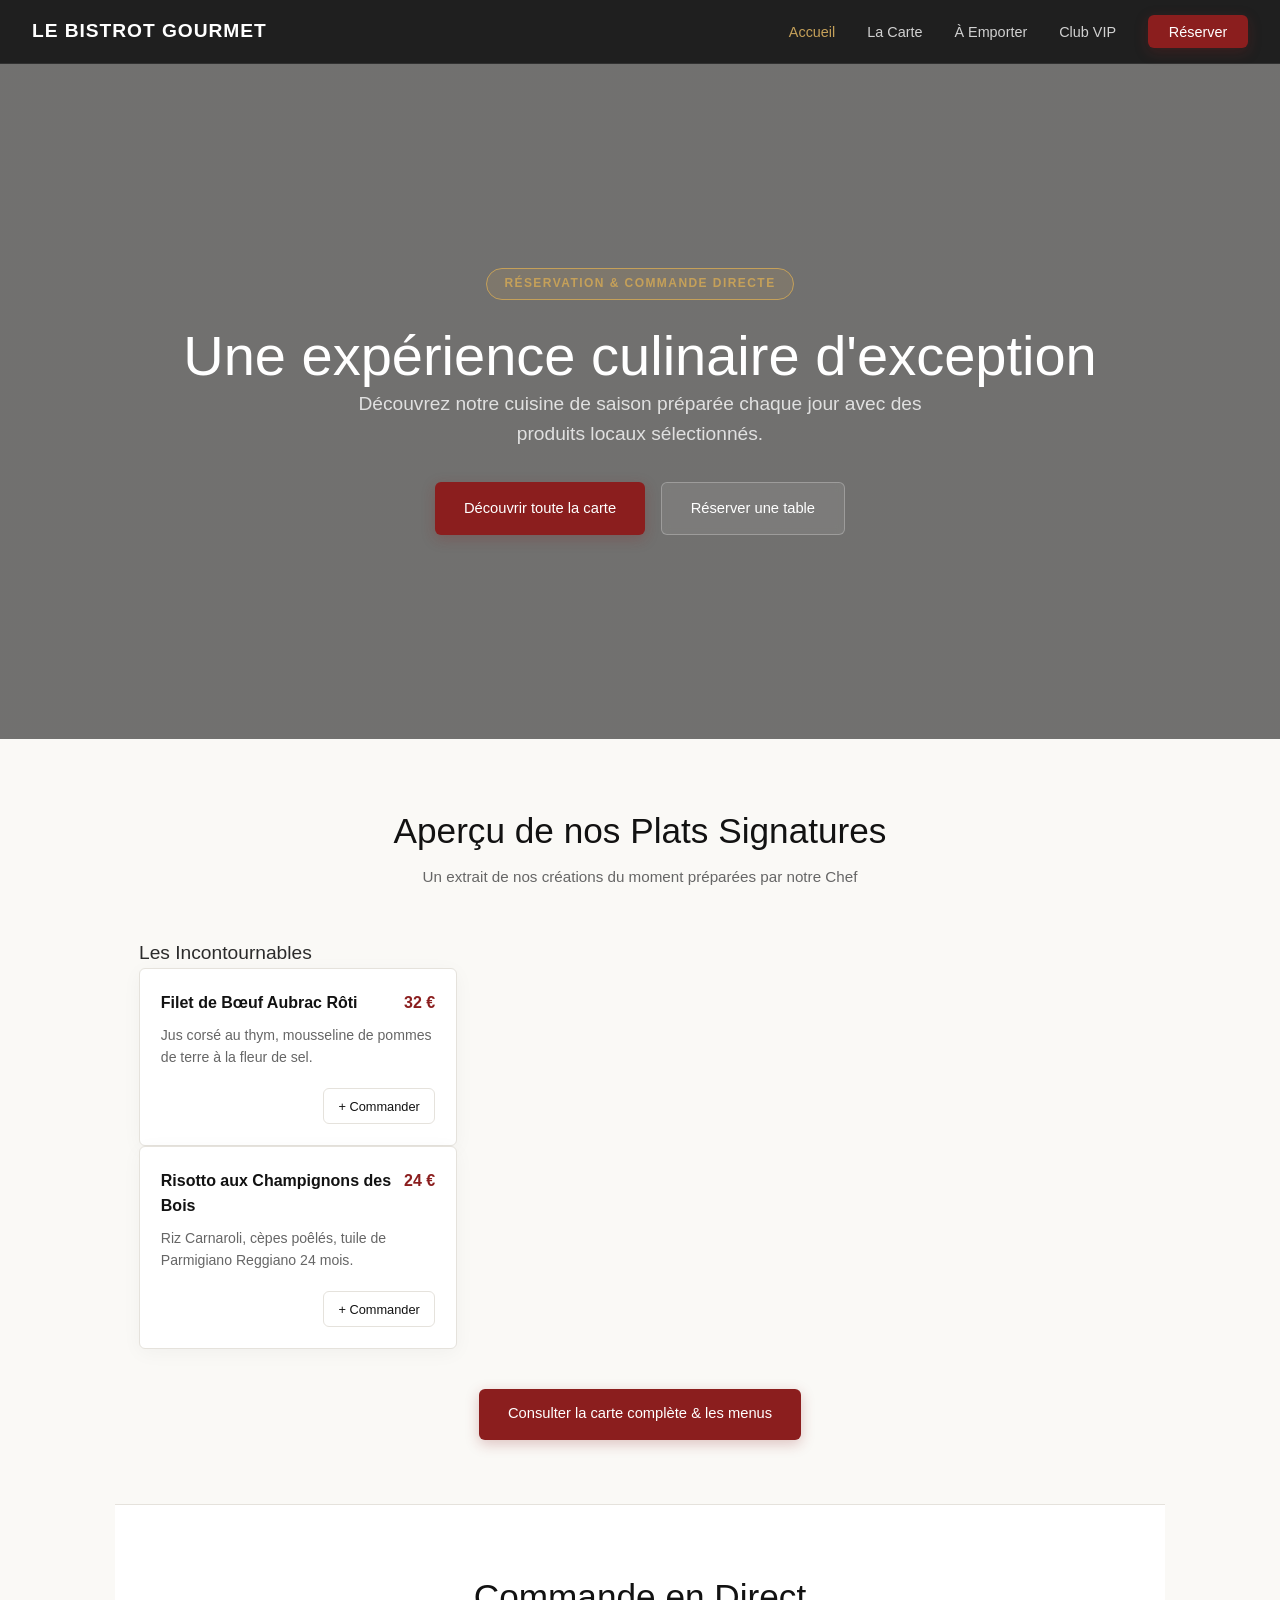
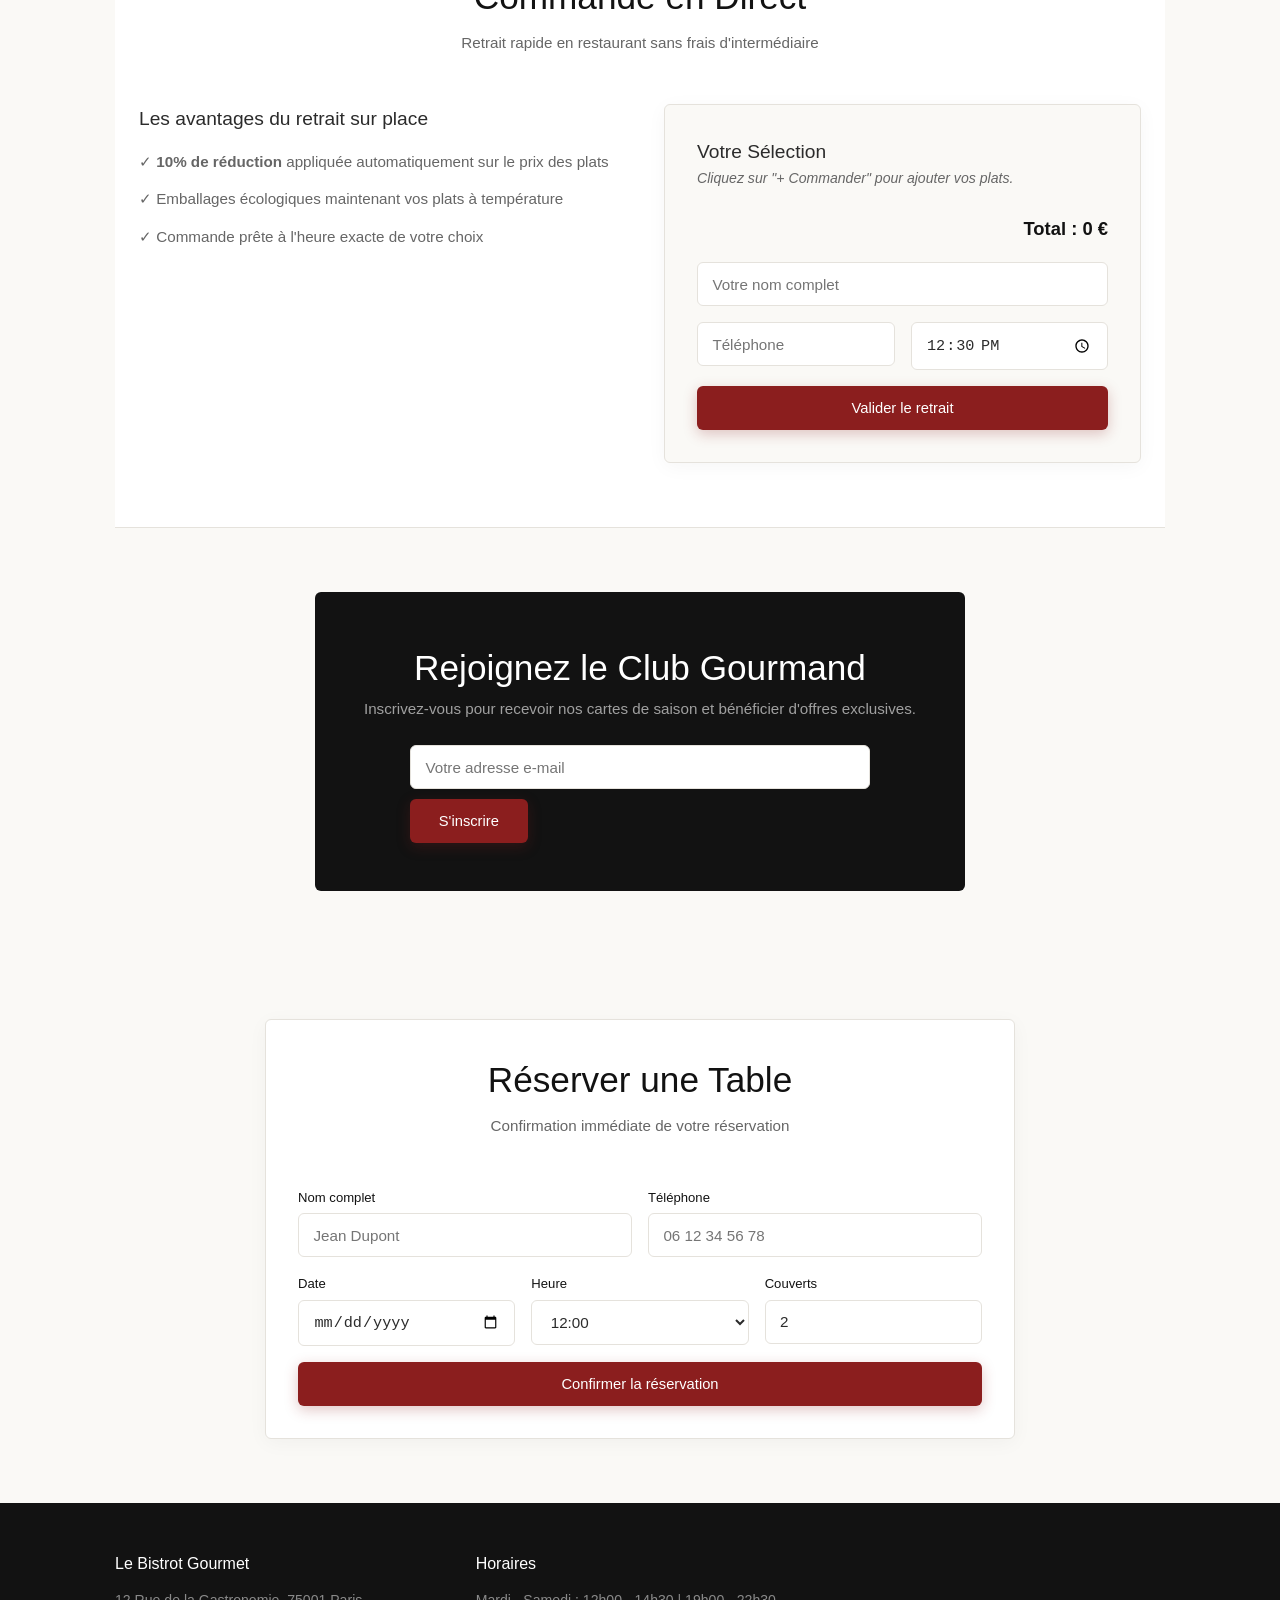
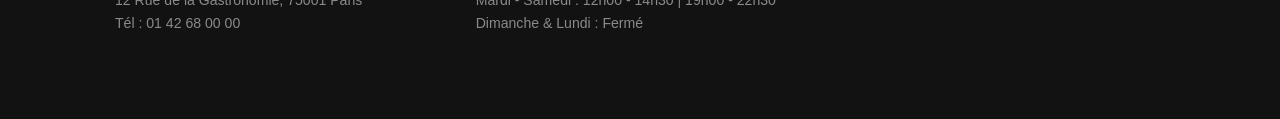
==== commit 2cea120a: "mobile menu added" ====
--- a/index.html
+++ b/index.html
@@ -5,14 +5,14 @@
     <meta name="viewport" content="width=device-width, initial-scale=1.0">
     <!-- MODIFIABLE : Titre et description de la page pour le référencement -->
     <title>Le Bistrot Gourmet | Restaurant Gastronomique Paris 1er</title>
-    <meta name="description" content="Réservez en direct ou commandez en Click & Collect au Bistrot Gourmet. Cuisine maison et produits locaux à Paris.">
+    <meta name="description" content="Réservez en direct ou commandez en Click & Collect au Bistrot Gourmet. Cuisine maison et produits locaux.">
     <link rel="stylesheet" href="style.css">
 
     <script type="application/ld+json">
     {
       "@context": "https://schema.org",
       "@type": "Restaurant",
-      /* MODIFIABLE : Informations transmises à Google pour la recherche locale et Google Maps */
+      /* MODIFIABLE : Informations transmises à Google pour le référencement local */
       "name": "Le Bistrot Gourmet",
       "image": "https://images.unsplash.com/photo-1517248135467-4c7edcad34c4",
       "telephone": "+33142680000",
@@ -39,10 +39,14 @@
 
     <header class="navbar">
         <!-- MODIFIABLE : Nom du restaurant -->
-        <div class="logo"><a href="index.html" style="color:inherit; text-decoration:none;">Le Bistrot Gourmet</a></div>
+        <div class="logo"><a href="index.html">Le Bistrot Gourmet</a></div>
+        
+        <!-- Bouton Menu Hamburger pour Mobile -->
+        <button class="mobile-menu-toggle" id="menu-toggle" aria-label="Ouvrir le menu">☰</button>
+
         <nav>
-            <ul class="nav-links">
-                <li><a href="index.html">Accueil</a></li>
+            <ul class="nav-links" id="nav-links">
+                <li><a href="index.html" class="active">Accueil</a></li>
                 <li><a href="menu.html">La Carte</a></li>
                 <li><a href="#click-collect">À Emporter</a></li>
                 <li><a href="#fidelite">Club VIP</a></li>
@@ -64,8 +68,9 @@
         </div>
     </section>
 
+    <!-- Barre Fixe Mobile (Affichée uniquement sur smartphone) -->
     <div class="mobile-sticky-bar">
-        <!-- MODIFIABLE : Numéro de téléphone pour appel direct sur mobile -->
+        <!-- MODIFIABLE : Numéro de téléphone pour appel direct -->
         <a href="tel:0142680000" class="sticky-btn">Appeler</a>
         <a href="menu.html" class="sticky-btn highlight">La Carte</a>
         <a href="#reservation" class="sticky-btn">Réserver</a>
@@ -81,7 +86,7 @@
                 <div class="category">
                     <h3>Les Incontournables</h3>
                     
-                    <!-- MODIFIABLE : Plats phares affichés sur la page d'accueil -->
+                    <!-- MODIFIABLE : Plats phares sur la page d'accueil -->
                     <div class="menu-item">
                         <div class="item-header">
                             <span class="item-name">Filet de Bœuf Aubrac Rôti</span>
@@ -116,7 +121,7 @@
             <div class="click-collect-grid">
                 <div class="cc-info">
                     <h3>Les avantages du retrait sur place</h3>
-                    <!-- MODIFIABLE : Arguments commerciaux du Click & Collect -->
+                    <!-- MODIFIABLE : Arguments commerciaux -->
                     <ul class="cc-benefits">
                         <li>✓ <strong>10% de réduction</strong> appliquée automatiquement sur le prix des plats</li>
                         <li>✓ Emballages écologiques maintenant vos plats à température</li>
@@ -149,7 +154,7 @@
             </div>
         </section>
 
-        <!-- Section Club VIP / Newsletter -->
+        <!-- Section Club VIP -->
         <section id="fidelite" class="section-container reveal">
             <div class="loyalty-card">
                 <!-- MODIFIABLE : Contenu de la section Club VIP -->
@@ -219,10 +224,10 @@
                 <p>Dimanche & Lundi : Fermé</p>
             </div>
             <div>
-                <!-- MODIFIABLE : Lien iframe de la carte Google Maps -->
+                <!-- MODIFIABLE : Carte Google Maps -->
                 <iframe 
                     src="https://www.google.com/maps/embed?pb=!1m18!1m12!1m3!1d2624.9916256937595!2d2.2922926156743895!3d48.85837007928757!2m3!1f0!2f0!3f0!3m2!1i1024!2i768!4f13.1!3m3!1m2!1s0x47e66e2964e34e2d%3A0x8ddca9ee380ef7e0!2sTour%20Eiffel!5e0!3m2!1sfr!2sfr!4v1647528392000!5m2!1sfr!2sfr" 
-                    width="100%" height="120" style="border:0; border-radius: 6px;" allowfullscreen="" loading="lazy">
+                    width="100%" height="130" style="border:0; border-radius: 6px;" allowfullscreen="" loading="lazy">
                 </iframe>
             </div>
         </div>
--- a/style.css
+++ b/style.css
@@ -1,5 +1,5 @@
 :root {
-    /* MODIFIABLE : Couleurs principales de la charte graphique du restaurant */
+    /* MODIFIABLE : Palette de couleurs globales */
     --primary: #8B1E1E;
     --primary-hover: #6D1717;
     --accent: #C5A059;
@@ -25,21 +25,26 @@
 
 body { line-height: 1.6; }
 
-h1, h2, h3 {
-    font-weight: 500;
-    letter-spacing: -0.02em;
-}
-
+/* TYPOGRAPHIE RESPONSIVE VIA CLAMP */
+h1 { font-size: clamp(2rem, 5vw, 3.5rem); font-weight: 500; line-height: 1.15; }
+h2 { font-size: clamp(1.5rem, 3.5vw, 2.2rem); font-weight: 500; }
+h3 { font-size: 1.2rem; font-weight: 500; }
+
+a { text-decoration: none; color: inherit; }
+
+/* NAVBAR & NAVIGATION */
 .navbar {
-    position: sticky; top: 0; background: rgba(18, 18, 18, 0.92);
+    position: sticky; top: 0; background: rgba(18, 18, 18, 0.94);
     backdrop-filter: blur(12px); display: flex; justify-content: space-between;
-    align-items: center; padding: 1.1rem 3rem; z-index: 1000;
+    align-items: center; padding: 1rem 2rem; z-index: 1000;
     border-bottom: 1px solid rgba(255, 255, 255, 0.08);
 }
+
 .logo { color: #ffffff; font-weight: 600; font-size: 1.2rem; letter-spacing: 0.05em; text-transform: uppercase; }
-.nav-links { display: flex; list-style: none; gap: 2.2rem; align-items: center; }
-.nav-links a { color: #D1D1D1; text-decoration: none; font-size: 0.9rem; font-weight: 400; transition: var(--transition); }
-.nav-links a:hover { color: var(--accent); }
+
+.nav-links { display: flex; list-style: none; gap: 2rem; align-items: center; }
+.nav-links a { color: #D1D1D1; font-size: 0.9rem; transition: var(--transition); }
+.nav-links a:hover, .nav-links a.active { color: var(--accent); }
 
 .btn-nav {
     background: var(--primary) !important; 
@@ -49,223 +54,178 @@
     font-weight: 500 !important;
     box-shadow: var(--shadow-button);
 }
-.btn-nav:hover { background: var(--primary-hover) !important; transform: translateY(-1px); }
-
-/* MODIFIABLE : Image de fond de la bannière d'accueil */
+
+.mobile-menu-toggle {
+    display: none; background: transparent; border: none;
+    color: #ffffff; font-size: 1.6rem; cursor: pointer; padding: 0.2rem 0.5rem;
+}
+
+/* HERO SECTION */
 .hero-section {
     background: linear-gradient(rgba(0, 0, 0, 0.55), rgba(0, 0, 0, 0.55)), 
                 url('https://images.unsplash.com/photo-1517248135467-4c7edcad34c4?w=1600') center/cover no-repeat;
-    height: 82vh; display: flex; align-items: center; justify-content: center;
-    text-align: center; color: #ffffff; padding: 0 1.5rem;
+    min-height: 75vh; display: flex; align-items: center; justify-content: center;
+    text-align: center; color: #ffffff; padding: 3rem 1.5rem;
 }
 
 .badge-direct {
     background: rgba(197, 160, 89, 0.15); border: 1px solid var(--accent);
     color: var(--accent); padding: 0.35rem 1.1rem; border-radius: 50px;
-    font-size: 0.75rem; text-transform: uppercase; letter-spacing: 0.12em; font-weight: 600; display: inline-block; margin-bottom: 1.5rem;
-}
-.hero-content h1 { font-size: 3.5rem; margin-bottom: 1rem; line-height: 1.15; }
-.hero-content p { font-size: 1.15rem; color: #E0E0E0; max-width: 580px; margin: 0 auto 2.2rem auto; font-weight: 300; }
-
+    font-size: 0.75rem; text-transform: uppercase; letter-spacing: 0.12em; font-weight: 600;
+    display: inline-block; margin-bottom: 1.5rem;
+}
+
+.hero-content p { font-size: clamp(1rem, 2vw, 1.2rem); color: #E0E0E0; max-width: 580px; margin: 0 auto 2rem auto; font-weight: 300; }
+
+.hero-buttons { display: flex; justify-content: center; gap: 1rem; flex-wrap: wrap; }
+
+/* BOUTONS GENERIQUES */
 .btn {
     display: inline-flex; align-items: center; justify-content: center;
     padding: 0.85rem 1.8rem; border-radius: var(--radius); text-decoration: none;
     font-weight: 500; font-size: 0.92rem; cursor: pointer; border: none; 
-    transition: var(--transition); letter-spacing: 0.01em;
-}
-.btn-primary { 
-    background: var(--primary); 
-    color: #ffffff; 
-    box-shadow: var(--shadow-button);
-}
-.btn-primary:hover { 
-    background: var(--primary-hover); 
-    transform: translateY(-2px); 
-    box-shadow: 0 6px 20px rgba(139, 30, 30, 0.35);
-}
+    transition: var(--transition); min-height: 44px; /* Norme d'ergonomie mobile */
+}
+
+.btn-primary { background: var(--primary); color: #ffffff; box-shadow: var(--shadow-button); }
+.btn-primary:hover { background: var(--primary-hover); transform: translateY(-2px); }
+
 .btn-secondary { 
-    background: rgba(255, 255, 255, 0.08); 
-    color: #ffffff; 
-    border: 1px solid rgba(255, 255, 255, 0.25); 
-    margin-left: 0.8rem; 
-    backdrop-filter: blur(4px);
-}
-.btn-secondary:hover { 
-    background: rgba(255, 255, 255, 0.2); 
-    border-color: #ffffff;
-    transform: translateY(-2px);
-}
+    background: rgba(255, 255, 255, 0.08); color: #ffffff; 
+    border: 1px solid rgba(255, 255, 255, 0.25); backdrop-filter: blur(4px);
+}
+.btn-secondary:hover { background: rgba(255, 255, 255, 0.2); border-color: #ffffff; transform: translateY(-2px); }
+
 .btn-block { width: 100%; }
 
-.section-container { padding: 5.5rem 2rem; max-width: 1050px; margin: 0 auto; }
-.section-title { text-align: center; font-size: 2.1rem; color: var(--dark); margin-bottom: 0.4rem; }
-.section-subtitle { text-align: center; color: var(--text-muted); margin-bottom: 3.5rem; font-size: 0.95rem; font-weight: 300; }
-
-.menu-categories { display: grid; grid-template-columns: repeat(auto-fit, minmax(320px, 1fr)); gap: 3rem; }
-.category h3 { font-size: 1.2rem; border-bottom: 1px solid var(--accent); padding-bottom: 0.6rem; margin-bottom: 1.8rem; color: var(--dark); letter-spacing: 0.03em; }
-
-.menu-item {
+/* SECTIONS GLOBALES */
+.section-container { padding: 4rem 1.5rem; max-width: 1050px; margin: 0 auto; }
+.section-title { text-align: center; color: var(--dark); margin-bottom: 0.4rem; }
+.section-subtitle { text-align: center; color: var(--text-muted); margin-bottom: 3rem; font-size: 0.95rem; font-weight: 300; }
+
+/* FILTRES DU MENU (Page menu.html) */
+.menu-filters {
+    display: flex; justify-content: center; flex-wrap: wrap; gap: 0.6rem; margin-bottom: 3rem;
+}
+
+.filter-btn {
+    background: #ffffff; color: var(--text); border: 1px solid var(--border);
+    padding: 0.6rem 1.2rem; border-radius: 50px; font-size: 0.88rem; font-weight: 500;
+    cursor: pointer; transition: var(--transition); min-height: 40px;
+}
+.filter-btn:hover { border-color: var(--primary); color: var(--primary); }
+.filter-btn.active { background: var(--dark); color: #ffffff; border-color: var(--dark); }
+
+/* GRILLES ET CARTES DES PLATS */
+.menu-full-grid { display: flex; flex-direction: column; gap: 3.5rem; }
+.category-header { font-size: 1.3rem; border-bottom: 1px solid var(--accent); padding-bottom: 0.5rem; margin-bottom: 1.5rem; color: var(--dark); }
+
+.items-grid, .menu-categories {
+    display: grid; grid-template-columns: repeat(auto-fill, minmax(280px, 1fr)); gap: 1.5rem;
+}
+
+.menu-card, .menu-item {
     background: #ffffff; padding: 1.3rem; border-radius: var(--radius);
-    margin-bottom: 1.2rem; border: 1px solid var(--border); box-shadow: var(--shadow-subtle);
-    display: flex; flex-direction: column; justify-content: space-between;
-    transition: var(--transition);
-}
-.menu-item:hover { border-color: rgba(197, 160, 89, 0.5); }
+    border: 1px solid var(--border); box-shadow: var(--shadow-subtle);
+    display: flex; flex-direction: column; justify-content: space-between; transition: var(--transition);
+}
+.menu-card:hover, .menu-item:hover { border-color: rgba(197, 160, 89, 0.5); }
+.menu-card.highlighted { background: #FFFDF9; border: 1px solid var(--accent); }
+
 .item-header { display: flex; justify-content: space-between; align-items: baseline; }
 .item-name { font-weight: 600; color: var(--dark); font-size: 1rem; }
-.item-price { font-weight: 600; color: var(--primary); margin-left: 1rem; }
-.item-desc { font-size: 0.88rem; color: var(--text-muted); margin: 0.4rem 0 1.1rem 0; font-weight: 300; }
+.item-price { font-weight: 600; color: var(--primary); margin-left: 0.8rem; white-space: nowrap; }
+.item-desc { font-size: 0.88rem; color: var(--text-muted); margin: 0.5rem 0 1.2rem 0; font-weight: 300; }
 
 .btn-add-inline {
     align-self: flex-end; background: #ffffff; color: var(--dark);
     border: 1px solid var(--border); padding: 0.4rem 0.9rem; border-radius: var(--radius);
-    font-size: 0.8rem; font-weight: 500; cursor: pointer; transition: var(--transition);
-}
-.btn-add-inline:hover { background: var(--dark); color: #ffffff; border-color: var(--dark); transform: translateY(-1px); }
-
+    font-size: 0.8rem; font-weight: 500; cursor: pointer; transition: var(--transition); min-height: 36px;
+}
+.btn-add-inline:hover { background: var(--dark); color: #ffffff; border-color: var(--dark); }
+
+/* CLICK & COLLECT MODULE */
 .section-cc { background: #ffffff; border-top: 1px solid var(--border); border-bottom: 1px solid var(--border); }
-.click-collect-grid { display: grid; grid-template-columns: 1fr 1fr; gap: 3.5rem; align-items: start; }
-.cc-info h3 { font-size: 1.3rem; margin-bottom: 1rem; }
-.cc-benefits { list-style: none; }
+.click-collect-grid { display: grid; grid-template-columns: 1fr 1fr; gap: 3rem; align-items: start; }
+.cc-benefits { list-style: none; margin-top: 1rem; }
 .cc-benefits li { margin-bottom: 0.8rem; color: var(--text-muted); font-size: 0.95rem; }
 
-.cc-cart-card {
-    background: var(--bg-light); padding: 2.2rem; border-radius: var(--radius);
+.cc-cart-card, .reservation-wrapper {
+    background: var(--bg-light); padding: 2rem; border-radius: var(--radius);
     border: 1px solid var(--border); box-shadow: var(--shadow-subtle);
 }
-.cc-cart-card h3 { font-size: 1.1rem; margin-bottom: 1.2rem; border-bottom: 1px solid var(--border); padding-bottom: 0.6rem; }
+.reservation-wrapper { background: #ffffff; max-width: 750px; margin: 0 auto; }
 .cart-total { font-size: 1.15rem; font-weight: 600; margin: 1.5rem 0 1.2rem 0; text-align: right; color: var(--dark); }
 .empty-cart { color: var(--text-muted); font-style: italic; font-size: 0.88rem; }
 
-.form-group { margin-bottom: 1.1rem; }
+/* FORMULAIRES DE SAISIE */
+.form-group { margin-bottom: 1rem; }
 .form-group label { display: block; font-size: 0.82rem; font-weight: 500; margin-bottom: 0.35rem; color: var(--dark); }
 .form-control {
     width: 100%; padding: 0.75rem 0.9rem; border: 1px solid var(--border);
-    border-radius: var(--radius); font-size: 0.9rem; outline: none; transition: var(--transition);
-    background: #ffffff; color: var(--text);
+    border-radius: var(--radius); font-size: 0.95rem; outline: none; transition: var(--transition);
+    background: #ffffff; color: var(--text); min-height: 44px;
 }
 .form-control:focus { border-color: var(--primary); box-shadow: 0 0 0 3px rgba(139, 30, 30, 0.08); }
 .form-row { display: grid; grid-template-columns: repeat(auto-fit, minmax(130px, 1fr)); gap: 1rem; }
 
-.reservation-wrapper {
-    background: #ffffff; padding: 3rem; border-radius: var(--radius);
-    border: 1px solid var(--border); box-shadow: var(--shadow-subtle); max-width: 750px; margin: 0 auto;
-}
-
+/* CLUB VIP */
 .loyalty-card {
-    background: var(--dark); color: #ffffff; padding: 3.5rem 2rem;
+    background: var(--dark); color: #ffffff; padding: 3rem 1.5rem;
     border-radius: var(--radius); text-align: center; max-width: 650px; margin: 0 auto;
 }
-.loyalty-card h2 { margin-bottom: 0.6rem; font-size: 1.8rem; }
-.loyalty-card p { color: #A0A0A0; font-size: 0.95rem; margin-bottom: 1.8rem; font-weight: 300; }
-.inline-form { display: flex; gap: 0.6rem; max-width: 460px; margin: 0 auto; }
-
+.loyalty-card p { color: #A0A0A0; font-size: 0.95rem; margin-bottom: 1.5rem; font-weight: 300; }
+.inline-form { display: flex; gap: 0.6rem; max-width: 460px; margin: 0 auto; flex-wrap: wrap; }
+
+/* BARRE FIXE MOBILE EN BAS D'ÉCRAN */
 .mobile-sticky-bar {
     display: none; position: fixed; bottom: 0; left: 0; width: 100%;
-    background: rgba(18, 18, 18, 0.94); backdrop-filter: blur(12px);
+    background: rgba(18, 18, 18, 0.95); backdrop-filter: blur(12px);
     z-index: 2000; border-top: 1px solid rgba(255, 255, 255, 0.1);
 }
 .sticky-btn {
-    flex: 1; text-align: center; padding: 1rem 0; color: #ffffff;
-    text-decoration: none; font-size: 0.85rem; font-weight: 500; transition: var(--transition);
+    flex: 1; text-align: center; padding: 0.9rem 0; color: #ffffff;
+    font-size: 0.85rem; font-weight: 500; transition: var(--transition); min-height: 48px;
+    display: flex; align-items: center; justify-content: center;
 }
 .sticky-btn:not(:last-child) { border-right: 1px solid rgba(255, 255, 255, 0.08); }
 .sticky-btn.highlight { color: var(--accent); }
 
+/* ANIMATIONS AU DEFILEMENT */
 .reveal { opacity: 0; transform: translateY(20px); transition: opacity 0.7s ease, transform 0.7s ease; }
 .reveal.visible { opacity: 1; transform: translateY(0); }
-
-footer { background: var(--dark); color: #8A8A8A; padding: 4rem 2rem 2rem 2rem; font-size: 0.88rem; }
-.footer-grid { max-width: 1050px; margin: 0 auto; display: grid; grid-template-columns: repeat(auto-fit, minmax(240px, 1fr)); gap: 2.5rem; }
-.footer-grid h3 { color: #ffffff; font-size: 1rem; margin-bottom: 1rem; }
+.menu-section-block.hidden { display: none; }
+
+/* FOOTER */
+footer { background: var(--dark); color: #8A8A8A; padding: 3rem 1.5rem 2rem 1.5rem; font-size: 0.88rem; }
+.footer-grid { max-width: 1050px; margin: 0 auto; display: grid; grid-template-columns: repeat(auto-fit, minmax(220px, 1fr)); gap: 2rem; }
+.footer-grid h3 { color: #ffffff; font-size: 1rem; margin-bottom: 0.8rem; }
+
+/* ==========================================================================
+   MEDIA QUERIES (ADAPTATION TABLETTE ET MOBILE)
+   ========================================================================== */
 
 @media (max-width: 768px) {
+    /* Activation du bouton Hamburger et passage des liens en menu déroulant */
+    .mobile-menu-toggle { display: block; }
+
+    .nav-links {
+        display: none; position: absolute; top: 100%; left: 0; width: 100%;
+        background: var(--dark); flex-direction: column; padding: 1.5rem;
+        gap: 1.2rem; border-bottom: 1px solid rgba(255, 255, 255, 0.1);
+        box-shadow: 0 10px 20px rgba(0,0,0,0.3);
+    }
+
+    .nav-links.open { display: flex; }
+
     .mobile-sticky-bar { display: flex; }
-    .nav-links { display: none; }
-    .navbar { padding: 1rem 1.5rem; }
-    .hero-content h1 { font-size: 2.3rem; }
-    .click-collect-grid { grid-template-columns: 1fr; }
+    .click-collect-grid { grid-template-columns: 1fr; gap: 2rem; }
+    .hero-buttons { flex-direction: column; width: 100%; }
+    .hero-buttons .btn { width: 100%; }
+
+    /* Marge inférieure pour éviter le chevauchement avec la barre fixe mobile */
+    body { padding-bottom: 55px; }
+    
     .inline-form { flex-direction: column; }
-    body { padding-bottom: 50px; }
-}
-.nav-links a.active {
-    color: var(--accent);
-    font-weight: 600;
-}
-
-.menu-filters {
-    display: flex;
-    justify-content: center;
-    flex-wrap: wrap;
-    gap: 0.8rem;
-    margin-bottom: 3rem;
-}
-
-.filter-btn {
-    background: #ffffff;
-    color: var(--text);
-    border: 1px solid var(--border);
-    padding: 0.6rem 1.4rem;
-    border-radius: 50px;
-    font-size: 0.88rem;
-    font-weight: 500;
-    cursor: pointer;
-    transition: var(--transition);
-}
-
-.filter-btn:hover {
-    border-color: var(--primary);
-    color: var(--primary);
-}
-
-.filter-btn.active {
-    background: var(--dark);
-    color: #ffffff;
-    border-color: var(--dark);
-}
-
-.menu-full-grid {
-    display: flex;
-    flex-direction: column;
-    gap: 3.5rem;
-}
-
-.category-header {
-    font-size: 1.4rem;
-    color: var(--dark);
-    margin-bottom: 1.5rem;
-    padding-bottom: 0.5rem;
-    border-bottom: 1px solid var(--accent);
-}
-
-.items-grid {
-    display: grid;
-    grid-template-columns: repeat(auto-fill, minmax(300px, 1fr));
-    gap: 1.5rem;
-}
-
-.menu-card {
-    background: #ffffff;
-    padding: 1.4rem;
-    border-radius: var(--radius);
-    border: 1px solid var(--border);
-    box-shadow: var(--shadow-subtle);
-    display: flex;
-    flex-direction: column;
-    justify-content: space-between;
-    transition: var(--transition);
-}
-
-.menu-card:hover {
-    border-color: rgba(197, 160, 89, 0.5);
-    transform: translateY(-2px);
-}
-
-.menu-card.highlighted {
-    background: #FFFDF9;
-    border: 1px solid var(--accent);
-}
-
-.menu-section-block.hidden {
-    display: none;
+    .inline-form .btn { width: 100%; }
 }
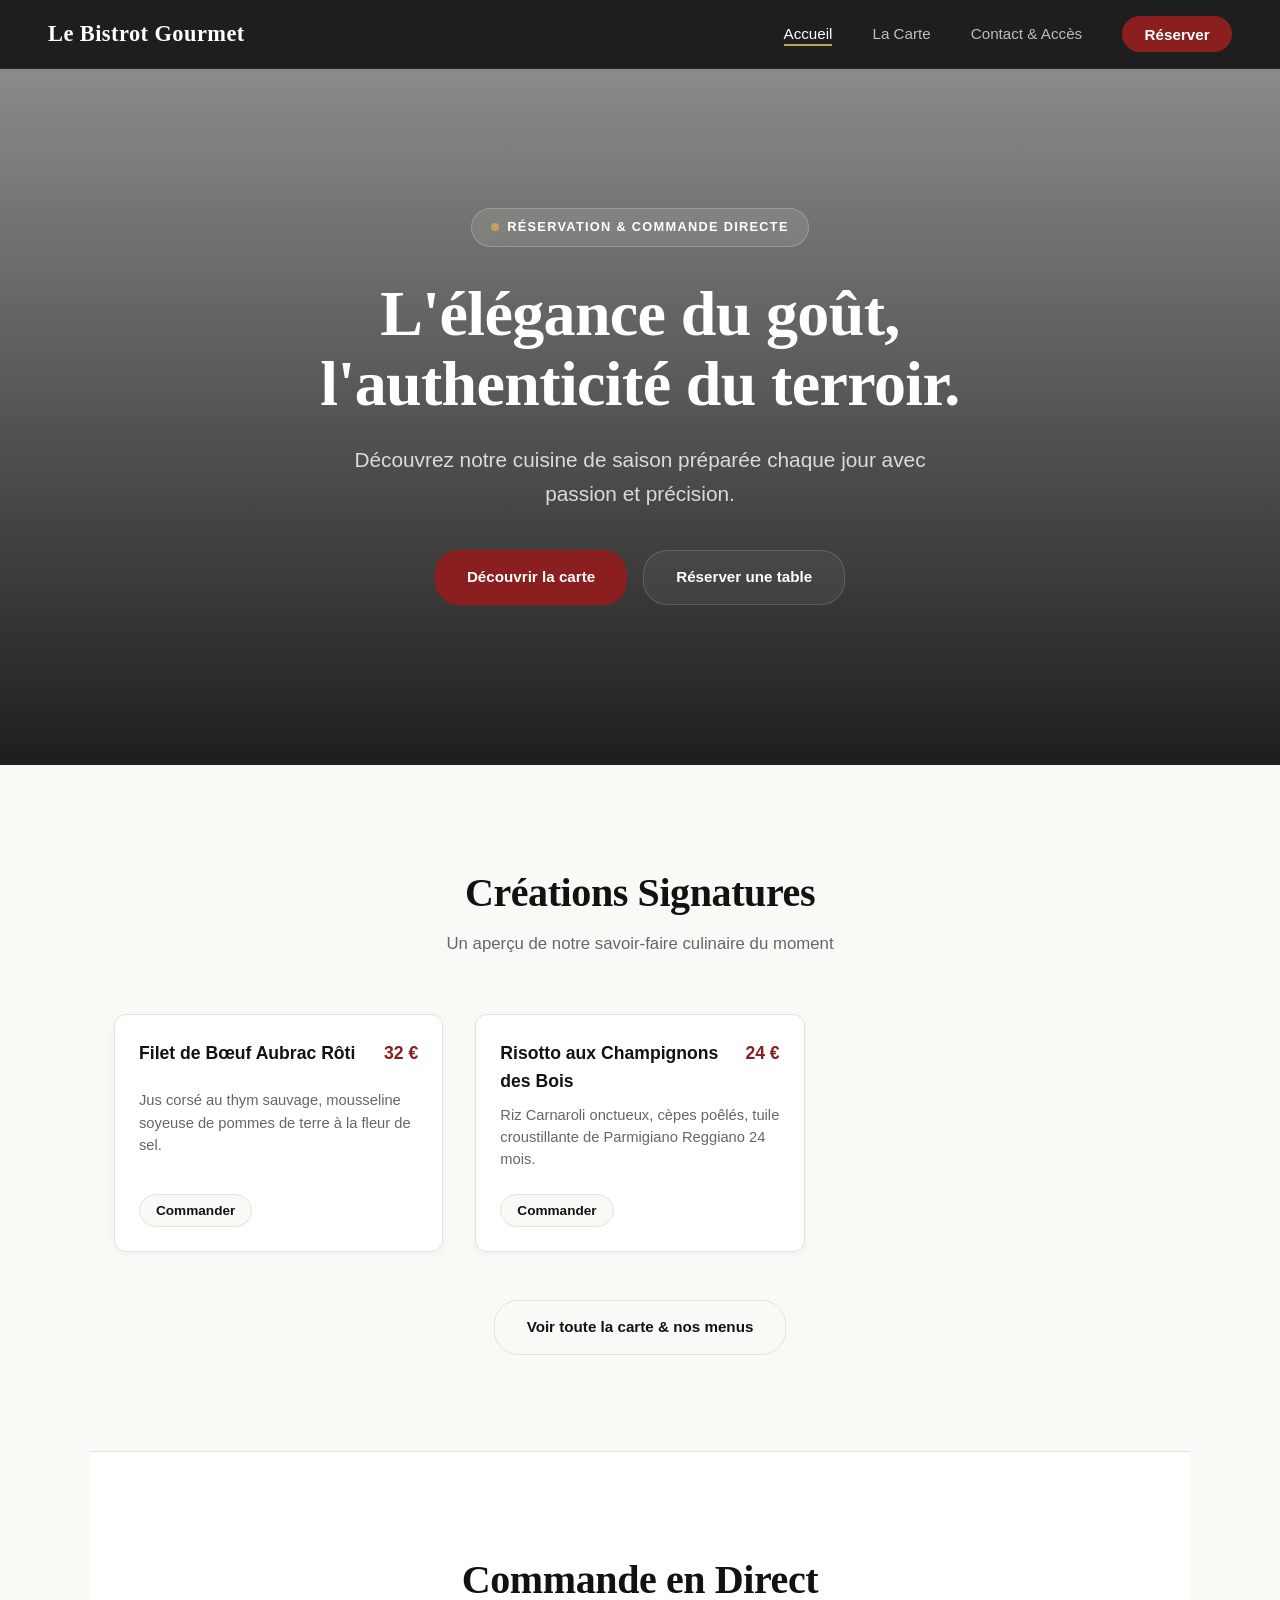
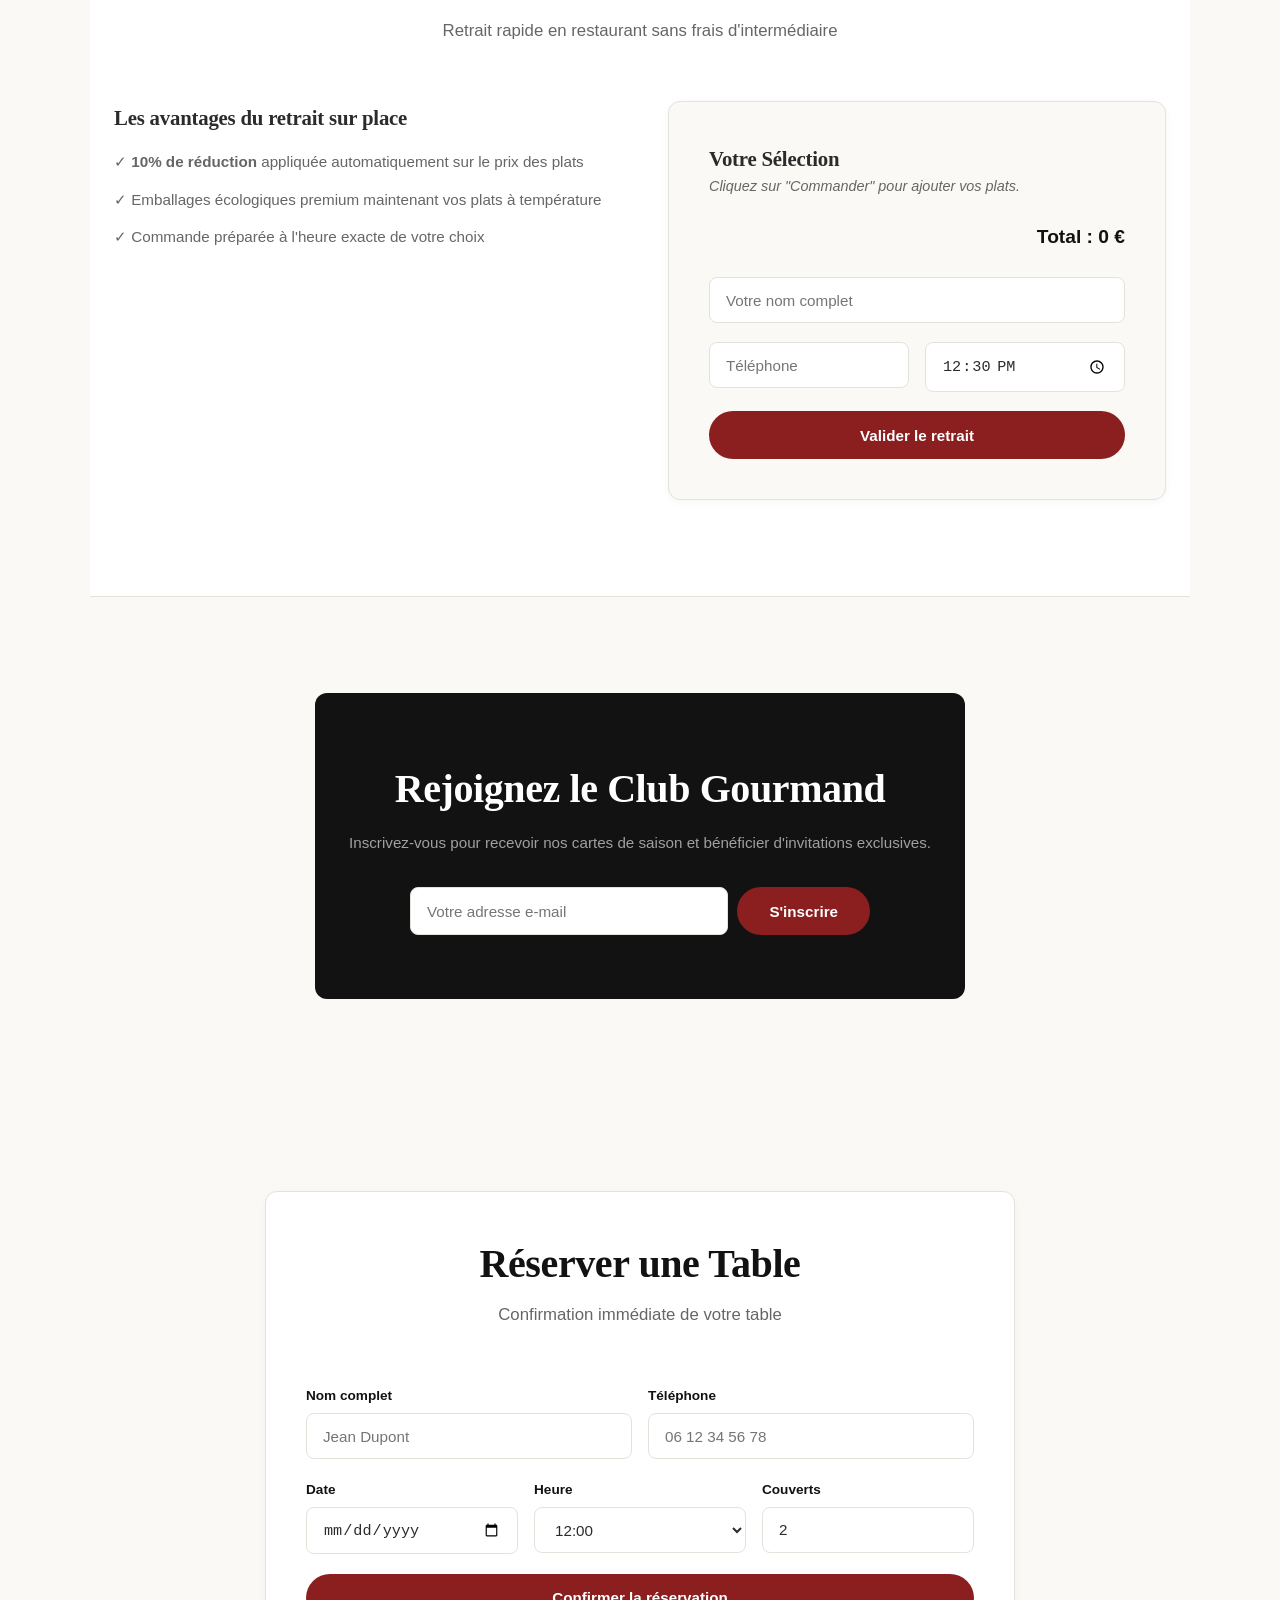
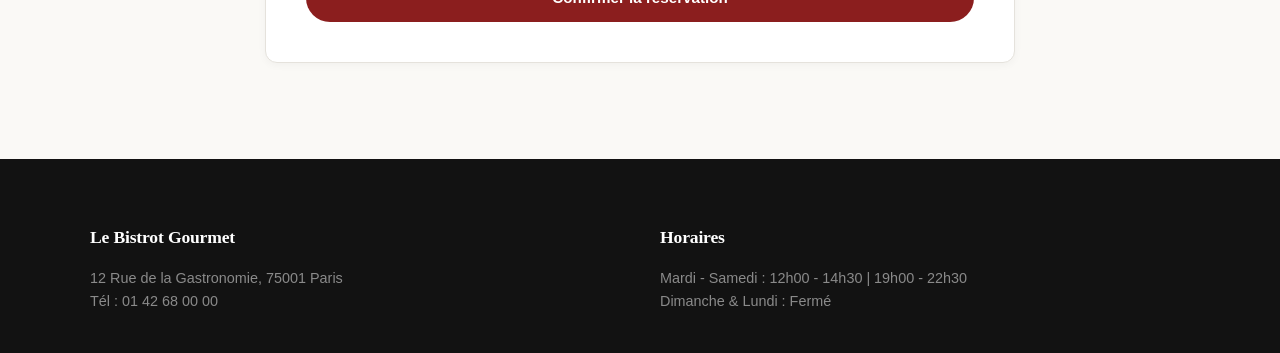
==== commit 94d96734: "menu modernized ui + new page for contact us" ====
--- a/index.html
+++ b/index.html
@@ -3,136 +3,95 @@
 <head>
     <meta charset="UTF-8">
     <meta name="viewport" content="width=device-width, initial-scale=1.0">
-    <!-- MODIFIABLE : Titre et description de la page pour le référencement -->
     <title>Le Bistrot Gourmet | Restaurant Gastronomique Paris 1er</title>
-    <meta name="description" content="Réservez en direct ou commandez en Click & Collect au Bistrot Gourmet. Cuisine maison et produits locaux.">
     <link rel="stylesheet" href="style.css">
-
-    <script type="application/ld+json">
-    {
-      "@context": "https://schema.org",
-      "@type": "Restaurant",
-      /* MODIFIABLE : Informations transmises à Google pour le référencement local */
-      "name": "Le Bistrot Gourmet",
-      "image": "https://images.unsplash.com/photo-1517248135467-4c7edcad34c4",
-      "telephone": "+33142680000",
-      "address": {
-        "@type": "PostalAddress",
-        "streetAddress": "12 Rue de la Gastronomie",
-        "addressLocality": "Paris",
-        "postalCode": "75001",
-        "addressCountry": "FR"
-      },
-      "geo": {
-        "@type": "GeoCoordinates",
-        "latitude": 48.85837,
-        "longitude": 2.29229
-      },
-      "servesCuisine": "Française",
-      "priceRange": "€€",
-      "hasMenu": "https://lebistrotgourmet.fr/menu.html",
-      "acceptsReservations": "True"
-    }
-    </script>
 </head>
 <body>
 
-    <header class="navbar">
+    <header class="navbar" id="navbar">
         <!-- MODIFIABLE : Nom du restaurant -->
         <div class="logo"><a href="index.html">Le Bistrot Gourmet</a></div>
         
-        <!-- Bouton Menu Hamburger pour Mobile -->
-        <button class="mobile-menu-toggle" id="menu-toggle" aria-label="Ouvrir le menu">☰</button>
+        <button class="mobile-menu-toggle" id="menu-toggle" aria-label="Menu">
+            <span class="hamburger-line"></span>
+            <span class="hamburger-line"></span>
+            <span class="hamburger-line"></span>
+        </button>
 
         <nav>
             <ul class="nav-links" id="nav-links">
                 <li><a href="index.html" class="active">Accueil</a></li>
                 <li><a href="menu.html">La Carte</a></li>
-                <li><a href="#click-collect">À Emporter</a></li>
-                <li><a href="#fidelite">Club VIP</a></li>
-                <li><a href="#reservation" class="btn-nav">Réserver</a></li>
+                <li><a href="contact.html">Contact & Accès</a></li>
+                <li><a href="index.html#reservation" class="btn-nav">Réserver</a></li>
             </ul>
         </nav>
     </header>
 
-    <section id="hero" class="hero-section">
+    <section class="hero-section">
         <div class="hero-content">
-            <!-- MODIFIABLE : Accroche principale de l'accueil -->
+            <!-- MODIFIABLE : Slogan et texte d'accroche -->
             <span class="badge-direct">Réservation & Commande Directe</span>
-            <h1>Une expérience culinaire d'exception</h1>
-            <p>Découvrez notre cuisine de saison préparée chaque jour avec des produits locaux sélectionnés.</p>
+            <h1>L'élégance du goût,<br>l'authenticité du terroir.</h1>
+            <p>Découvrez notre cuisine de saison préparée chaque jour avec passion et précision.</p>
             <div class="hero-buttons">
-                <a href="menu.html" class="btn btn-primary">Découvrir toute la carte</a>
+                <a href="menu.html" class="btn btn-primary">Découvrir la carte</a>
                 <a href="#reservation" class="btn btn-secondary">Réserver une table</a>
             </div>
         </div>
     </section>
 
-    <!-- Barre Fixe Mobile (Affichée uniquement sur smartphone) -->
-    <div class="mobile-sticky-bar">
-        <!-- MODIFIABLE : Numéro de téléphone pour appel direct -->
-        <a href="tel:0142680000" class="sticky-btn">Appeler</a>
-        <a href="menu.html" class="sticky-btn highlight">La Carte</a>
-        <a href="#reservation" class="sticky-btn">Réserver</a>
-    </div>
-
     <main>
-        <!-- Section Aperçu de la Carte -->
-        <section id="carte-preview" class="section-container reveal">
-            <h2 class="section-title">Aperçu de nos Plats Signatures</h2>
-            <p class="section-subtitle">Un extrait de nos créations du moment préparées par notre Chef</p>
+        <!-- Section Aperçu de la carte -->
+        <section class="section-container">
+            <h2 class="section-title">Créations Signatures</h2>
+            <p class="section-subtitle">Un aperçu de notre savoir-faire culinaire du moment</p>
 
             <div class="menu-categories">
-                <div class="category">
-                    <h3>Les Incontournables</h3>
-                    
-                    <!-- MODIFIABLE : Plats phares sur la page d'accueil -->
-                    <div class="menu-item">
-                        <div class="item-header">
-                            <span class="item-name">Filet de Bœuf Aubrac Rôti</span>
-                            <span class="item-price">32 €</span>
-                        </div>
-                        <p class="item-desc">Jus corsé au thym, mousseline de pommes de terre à la fleur de sel.</p>
-                        <button class="btn-add-inline" data-plat="Filet de Bœuf Aubrac" data-prix="32">+ Commander</button>
+                <!-- MODIFIABLE : Plats phares présentés sur l'accueil -->
+                <div class="menu-item">
+                    <div class="item-header">
+                        <span class="item-name">Filet de Bœuf Aubrac Rôti</span>
+                        <span class="item-price">32 €</span>
                     </div>
-
-                    <div class="menu-item">
-                        <div class="item-header">
-                            <span class="item-name">Risotto aux Champignons des Bois</span>
-                            <span class="item-price">24 €</span>
-                        </div>
-                        <p class="item-desc">Riz Carnaroli, cèpes poêlés, tuile de Parmigiano Reggiano 24 mois.</p>
-                        <button class="btn-add-inline" data-plat="Risotto Champignons" data-prix="24">+ Commander</button>
+                    <p class="item-desc">Jus corsé au thym sauvage, mousseline soyeuse de pommes de terre à la fleur de sel.</p>
+                    <button class="btn-add-inline" data-plat="Filet de Bœuf Aubrac" data-prix="32">Commander</button>
+                </div>
+                <div class="menu-item">
+                    <div class="item-header">
+                        <span class="item-name">Risotto aux Champignons des Bois</span>
+                        <span class="item-price">24 €</span>
                     </div>
-
+                    <p class="item-desc">Riz Carnaroli onctueux, cèpes poêlés, tuile croustillante de Parmigiano Reggiano 24 mois.</p>
+                    <button class="btn-add-inline" data-plat="Risotto Champignons" data-prix="24">Commander</button>
                 </div>
             </div>
 
-            <div style="text-align: center; margin-top: 2.5rem;">
-                <a href="menu.html" class="btn btn-primary">Consulter la carte complète & les menus</a>
+            <div style="text-align: center; margin-top: 3rem;">
+                <a href="menu.html" class="btn btn-secondary" style="color:var(--dark); border-color:var(--border);">Voir toute la carte & nos menus</a>
             </div>
         </section>
 
         <!-- Section Click & Collect -->
-        <section id="click-collect" class="section-container section-cc reveal">
+        <section id="click-collect" class="section-container section-cc">
             <h2 class="section-title">Commande en Direct</h2>
             <p class="section-subtitle">Retrait rapide en restaurant sans frais d'intermédiaire</p>
 
             <div class="click-collect-grid">
                 <div class="cc-info">
                     <h3>Les avantages du retrait sur place</h3>
-                    <!-- MODIFIABLE : Arguments commerciaux -->
+                    <!-- MODIFIABLE : Avantages Click & Collect -->
                     <ul class="cc-benefits">
                         <li>✓ <strong>10% de réduction</strong> appliquée automatiquement sur le prix des plats</li>
-                        <li>✓ Emballages écologiques maintenant vos plats à température</li>
-                        <li>✓ Commande prête à l'heure exacte de votre choix</li>
+                        <li>✓ Emballages écologiques premium maintenant vos plats à température</li>
+                        <li>✓ Commande préparée à l'heure exacte de votre choix</li>
                     </ul>
                 </div>
 
                 <div class="cc-cart-card">
                     <h3>Votre Sélection</h3>
                     <div id="cart-items">
-                        <p class="empty-cart">Cliquez sur "+ Commander" pour ajouter vos plats.</p>
+                        <p class="empty-cart">Cliquez sur "Commander" pour ajouter vos plats.</p>
                     </div>
                     <div class="cart-total">Total : <span id="cart-price">0</span> €</div>
 
@@ -155,11 +114,11 @@
         </section>
 
         <!-- Section Club VIP -->
-        <section id="fidelite" class="section-container reveal">
+        <section class="section-container">
             <div class="loyalty-card">
-                <!-- MODIFIABLE : Contenu de la section Club VIP -->
+                <!-- MODIFIABLE : Texte de la newsletter -->
                 <h2>Rejoignez le Club Gourmand</h2>
-                <p>Inscrivez-vous pour recevoir nos cartes de saison et bénéficier d'offres exclusives.</p>
+                <p>Inscrivez-vous pour recevoir nos cartes de saison et bénéficier d'invitations exclusives.</p>
                 <form id="loyalty-form" class="inline-form">
                     <input type="email" class="form-control" placeholder="Votre adresse e-mail" required>
                     <button type="submit" class="btn btn-primary">S'inscrire</button>
@@ -168,10 +127,10 @@
         </section>
 
         <!-- Section Réservation -->
-        <section id="reservation" class="section-container reveal">
+        <section id="reservation" class="section-container">
             <div class="reservation-wrapper">
                 <h2 class="section-title">Réserver une Table</h2>
-                <p class="section-subtitle">Confirmation immédiate de votre réservation</p>
+                <p class="section-subtitle">Confirmation immédiate de votre table</p>
 
                 <form class="booking-form">
                     <div class="form-row">
@@ -209,7 +168,7 @@
         </section>
     </main>
 
-    <footer id="contact">
+    <footer>
         <div class="footer-grid">
             <div>
                 <!-- MODIFIABLE : Coordonnées du restaurant -->
@@ -223,13 +182,6 @@
                 <p>Mardi - Samedi : 12h00 - 14h30 | 19h00 - 22h30</p>
                 <p>Dimanche & Lundi : Fermé</p>
             </div>
-            <div>
-                <!-- MODIFIABLE : Carte Google Maps -->
-                <iframe 
-                    src="https://www.google.com/maps/embed?pb=!1m18!1m12!1m3!1d2624.9916256937595!2d2.2922926156743895!3d48.85837007928757!2m3!1f0!2f0!3f0!3m2!1i1024!2i768!4f13.1!3m3!1m2!1s0x47e66e2964e34e2d%3A0x8ddca9ee380ef7e0!2sTour%20Eiffel!5e0!3m2!1sfr!2sfr!4v1647528392000!5m2!1sfr!2sfr" 
-                    width="100%" height="130" style="border:0; border-radius: 6px;" allowfullscreen="" loading="lazy">
-                </iframe>
-            </div>
         </div>
     </footer>
 
--- a/style.css
+++ b/style.css
@@ -1,5 +1,4 @@
 :root {
-    /* MODIFIABLE : Palette de couleurs globales */
     --primary: #8B1E1E;
     --primary-hover: #6D1717;
     --accent: #C5A059;
@@ -8,224 +7,222 @@
     --text: #2B2B2B;
     --text-muted: #666666;
     --border: #E5E2DC;
-    --radius: 6px;
-    --shadow-subtle: 0 4px 20px rgba(0, 0, 0, 0.04);
+    --radius-sm: 8px;
+    --radius-md: 12px;
+    --radius-lg: 24px;
+    --shadow-sm: 0 2px 8px rgba(0,0,0,0.04);
+    --shadow-md: 0 8px 24px rgba(0,0,0,0.08);
     --shadow-button: 0 4px 14px rgba(139, 30, 30, 0.25);
-    --transition: all 0.3s cubic-bezier(0.16, 1, 0.3, 1);
+    --transition-fast: 0.2s cubic-bezier(0.16, 1, 0.3, 1);
+    --transition-smooth: 0.4s cubic-bezier(0.16, 1, 0.3, 1);
+    
+    --font-display: 'Playfair Display', Georgia, serif;
+    --font-sans: -apple-system, BlinkMacSystemFont, "Segoe UI", Roboto, sans-serif;
 }
 
 * { margin: 0; padding: 0; box-sizing: border-box; }
 
 html { 
     scroll-behavior: smooth; 
-    font-family: -apple-system, BlinkMacSystemFont, "Segoe UI", Roboto, "Helvetica Neue", Arial, sans-serif; 
+    font-family: var(--font-sans); 
     color: var(--text); 
-    background: var(--bg-light); 
+    background: var(--bg-light);
+    -webkit-font-smoothing: antialiased;
 }
 
 body { line-height: 1.6; }
 
-/* TYPOGRAPHIE RESPONSIVE VIA CLAMP */
-h1 { font-size: clamp(2rem, 5vw, 3.5rem); font-weight: 500; line-height: 1.15; }
-h2 { font-size: clamp(1.5rem, 3.5vw, 2.2rem); font-weight: 500; }
-h3 { font-size: 1.2rem; font-weight: 500; }
+h1, h2, h3, .logo { 
+    font-family: var(--font-display); 
+    font-weight: 600;
+    letter-spacing: -0.01em; 
+}
+h1 { font-size: clamp(2.5rem, 6vw, 4rem); line-height: 1.1; margin-bottom: 1.5rem; }
+h2 { font-size: clamp(1.8rem, 4vw, 2.5rem); color: var(--dark); margin-bottom: 0.5rem; }
+h3 { font-size: 1.3rem; }
 
 a { text-decoration: none; color: inherit; }
 
-/* NAVBAR & NAVIGATION */
+/* NAVBAR */
 .navbar {
-    position: sticky; top: 0; background: rgba(18, 18, 18, 0.94);
-    backdrop-filter: blur(12px); display: flex; justify-content: space-between;
-    align-items: center; padding: 1rem 2rem; z-index: 1000;
-    border-bottom: 1px solid rgba(255, 255, 255, 0.08);
-}
-
-.logo { color: #ffffff; font-weight: 600; font-size: 1.2rem; letter-spacing: 0.05em; text-transform: uppercase; }
-
-.nav-links { display: flex; list-style: none; gap: 2rem; align-items: center; }
-.nav-links a { color: #D1D1D1; font-size: 0.9rem; transition: var(--transition); }
-.nav-links a:hover, .nav-links a.active { color: var(--accent); }
+    position: fixed; top: 0; left: 0; width: 100%;
+    background: rgba(18, 18, 18, 0.9);
+    backdrop-filter: blur(16px);
+    -webkit-backdrop-filter: blur(16px);
+    display: flex; justify-content: space-between;
+    align-items: center; padding: 1rem 3rem; z-index: 1000;
+    border-bottom: 1px solid rgba(255, 255, 255, 0.05);
+    transition: var(--transition-smooth);
+}
+.navbar.scrolled { padding: 0.8rem 3rem; background: rgba(18, 18, 18, 0.98); }
+.logo { color: #ffffff; font-size: 1.4rem; letter-spacing: 0.02em; }
+
+.nav-links { display: flex; list-style: none; gap: 2.5rem; align-items: center; }
+.nav-links a { 
+    color: rgba(255,255,255,0.7); font-size: 0.95rem; font-weight: 500;
+    transition: var(--transition-fast); position: relative;
+}
+.nav-links a:hover, .nav-links a.active { color: #ffffff; }
+
+.nav-links a:not(.btn-nav)::after {
+    content: ''; position: absolute; width: 0; height: 2px;
+    bottom: -4px; left: 0; background: var(--accent);
+    transition: var(--transition-smooth);
+}
+.nav-links a:not(.btn-nav):hover::after, .nav-links a.active::after { width: 100%; }
 
 .btn-nav {
-    background: var(--primary) !important; 
-    padding: 0.55rem 1.3rem !important;
-    border-radius: var(--radius); 
-    color: #ffffff !important; 
-    font-weight: 500 !important;
-    box-shadow: var(--shadow-button);
-}
-
+    background: var(--primary) !important; padding: 0.6rem 1.4rem !important;
+    border-radius: var(--radius-lg); color: #ffffff !important; font-weight: 600 !important;
+}
+.btn-nav:hover { background: var(--primary-hover) !important; transform: translateY(-2px); box-shadow: var(--shadow-button); }
+
+/* MENU HAMBURGER MOBILE */
 .mobile-menu-toggle {
     display: none; background: transparent; border: none;
-    color: #ffffff; font-size: 1.6rem; cursor: pointer; padding: 0.2rem 0.5rem;
-}
+    color: #ffffff; cursor: pointer; padding: 0.5rem;
+    width: 44px; height: 44px; flex-direction: column; justify-content: space-evenly; align-items: center;
+}
+.hamburger-line {
+    width: 24px; height: 2px; background-color: #ffffff;
+    border-radius: 2px; transition: var(--transition-fast);
+}
+.mobile-menu-toggle.active .hamburger-line:nth-child(1) { transform: translateY(8px) rotate(45deg); }
+.mobile-menu-toggle.active .hamburger-line:nth-child(2) { opacity: 0; }
+.mobile-menu-toggle.active .hamburger-line:nth-child(3) { transform: translateY(-8px) rotate(-45deg); }
 
 /* HERO SECTION */
 .hero-section {
-    background: linear-gradient(rgba(0, 0, 0, 0.55), rgba(0, 0, 0, 0.55)), 
+    background: linear-gradient(to bottom, rgba(0, 0, 0, 0.4), rgba(18, 18, 18, 0.95)), 
                 url('https://images.unsplash.com/photo-1517248135467-4c7edcad34c4?w=1600') center/cover no-repeat;
-    min-height: 75vh; display: flex; align-items: center; justify-content: center;
-    text-align: center; color: #ffffff; padding: 3rem 1.5rem;
+    min-height: 85vh; display: flex; align-items: center; justify-content: center;
+    text-align: center; color: #ffffff; padding: 7rem 1.5rem 4rem 1.5rem;
 }
 
 .badge-direct {
-    background: rgba(197, 160, 89, 0.15); border: 1px solid var(--accent);
-    color: var(--accent); padding: 0.35rem 1.1rem; border-radius: 50px;
-    font-size: 0.75rem; text-transform: uppercase; letter-spacing: 0.12em; font-weight: 600;
-    display: inline-block; margin-bottom: 1.5rem;
-}
-
-.hero-content p { font-size: clamp(1rem, 2vw, 1.2rem); color: #E0E0E0; max-width: 580px; margin: 0 auto 2rem auto; font-weight: 300; }
-
+    background: rgba(255, 255, 255, 0.1); border: 1px solid rgba(255, 255, 255, 0.2);
+    backdrop-filter: blur(8px); color: #ffffff; padding: 0.5rem 1.2rem; border-radius: var(--radius-lg);
+    font-size: 0.8rem; text-transform: uppercase; letter-spacing: 0.1em; font-weight: 600;
+    display: inline-flex; align-items: center; gap: 0.5rem; margin-bottom: 2rem;
+}
+.badge-direct::before { content: ''; width: 8px; height: 8px; background: var(--accent); border-radius: 50%; }
+
+.hero-content p { font-size: clamp(1.1rem, 2vw, 1.3rem); color: rgba(255,255,255,0.8); max-width: 600px; margin: 0 auto 2.5rem auto; font-weight: 300; }
 .hero-buttons { display: flex; justify-content: center; gap: 1rem; flex-wrap: wrap; }
 
-/* BOUTONS GENERIQUES */
+/* BOUTONS MODERNES */
 .btn {
     display: inline-flex; align-items: center; justify-content: center;
-    padding: 0.85rem 1.8rem; border-radius: var(--radius); text-decoration: none;
-    font-weight: 500; font-size: 0.92rem; cursor: pointer; border: none; 
-    transition: var(--transition); min-height: 44px; /* Norme d'ergonomie mobile */
-}
-
-.btn-primary { background: var(--primary); color: #ffffff; box-shadow: var(--shadow-button); }
-.btn-primary:hover { background: var(--primary-hover); transform: translateY(-2px); }
-
-.btn-secondary { 
-    background: rgba(255, 255, 255, 0.08); color: #ffffff; 
-    border: 1px solid rgba(255, 255, 255, 0.25); backdrop-filter: blur(4px);
-}
-.btn-secondary:hover { background: rgba(255, 255, 255, 0.2); border-color: #ffffff; transform: translateY(-2px); }
-
+    padding: 0.9rem 2rem; border-radius: var(--radius-lg); text-decoration: none;
+    font-weight: 600; font-size: 0.95rem; cursor: pointer; border: none; 
+    transition: var(--transition-smooth); min-height: 48px;
+}
+.btn-primary { background: var(--primary); color: #ffffff; }
+.btn-primary:hover { background: var(--primary-hover); transform: translateY(-3px); box-shadow: 0 8px 20px rgba(139, 30, 30, 0.3); }
+.btn-secondary { background: rgba(255, 255, 255, 0.05); color: #ffffff; border: 1px solid rgba(255, 255, 255, 0.15); backdrop-filter: blur(8px); }
+.btn-secondary:hover { background: rgba(255, 255, 255, 1); color: var(--dark); transform: translateY(-3px); box-shadow: var(--shadow-md); }
 .btn-block { width: 100%; }
 
-/* SECTIONS GLOBALES */
-.section-container { padding: 4rem 1.5rem; max-width: 1050px; margin: 0 auto; }
+/* SECTIONS & CONTENEURS */
+.section-container { padding: 6rem 1.5rem; max-width: 1100px; margin: 0 auto; }
 .section-title { text-align: center; color: var(--dark); margin-bottom: 0.4rem; }
-.section-subtitle { text-align: center; color: var(--text-muted); margin-bottom: 3rem; font-size: 0.95rem; font-weight: 300; }
-
-/* FILTRES DU MENU (Page menu.html) */
-.menu-filters {
-    display: flex; justify-content: center; flex-wrap: wrap; gap: 0.6rem; margin-bottom: 3rem;
-}
-
+.section-subtitle { text-align: center; color: var(--text-muted); margin-bottom: 3.5rem; font-size: 1.05rem; font-weight: 400; }
+
+/* CARTES DES PLATS */
+.menu-categories, .items-grid { display: grid; grid-template-columns: repeat(auto-fill, minmax(300px, 1fr)); gap: 2rem; }
+.menu-item, .menu-card {
+    background: #ffffff; padding: 1.5rem; border-radius: var(--radius-md);
+    border: 1px solid var(--border); box-shadow: var(--shadow-sm);
+    display: flex; flex-direction: column; justify-content: space-between; 
+    transition: var(--transition-smooth); position: relative; overflow: hidden;
+}
+.menu-item::before, .menu-card::before {
+    content: ''; position: absolute; top: 0; left: 0; width: 4px; height: 100%;
+    background: var(--accent); transform: scaleY(0); transform-origin: bottom;
+    transition: var(--transition-smooth);
+}
+.menu-item:hover, .menu-card:hover { border-color: transparent; box-shadow: var(--shadow-md); transform: translateY(-4px); }
+.menu-item:hover::before, .menu-card:hover::before { transform: scaleY(1); }
+
+.item-header { display: flex; justify-content: space-between; align-items: baseline; margin-bottom: 0.5rem; }
+.item-name { font-weight: 700; color: var(--dark); font-size: 1.1rem; }
+.item-price { font-weight: 700; color: var(--primary); margin-left: 1rem; font-size: 1.1rem; white-space: nowrap; }
+.item-desc { font-size: 0.92rem; color: var(--text-muted); margin-bottom: 1.5rem; line-height: 1.5; font-weight: 300; }
+
+.btn-add-inline {
+    align-self: flex-start; background: var(--bg-light); color: var(--dark);
+    border: 1px solid var(--border); padding: 0.5rem 1rem; border-radius: var(--radius-lg);
+    font-size: 0.85rem; font-weight: 600; cursor: pointer; transition: var(--transition-fast);
+}
+.btn-add-inline:hover { background: var(--dark); color: #ffffff; border-color: var(--dark); }
+
+/* FILTRES MENU */
+.menu-filters { display: flex; justify-content: center; flex-wrap: wrap; gap: 0.8rem; margin-bottom: 3.5rem; }
 .filter-btn {
     background: #ffffff; color: var(--text); border: 1px solid var(--border);
-    padding: 0.6rem 1.2rem; border-radius: 50px; font-size: 0.88rem; font-weight: 500;
-    cursor: pointer; transition: var(--transition); min-height: 40px;
+    padding: 0.6rem 1.4rem; border-radius: 50px; font-size: 0.9rem; font-weight: 500; cursor: pointer; transition: var(--transition-fast);
 }
 .filter-btn:hover { border-color: var(--primary); color: var(--primary); }
 .filter-btn.active { background: var(--dark); color: #ffffff; border-color: var(--dark); }
-
-/* GRILLES ET CARTES DES PLATS */
-.menu-full-grid { display: flex; flex-direction: column; gap: 3.5rem; }
-.category-header { font-size: 1.3rem; border-bottom: 1px solid var(--accent); padding-bottom: 0.5rem; margin-bottom: 1.5rem; color: var(--dark); }
-
-.items-grid, .menu-categories {
-    display: grid; grid-template-columns: repeat(auto-fill, minmax(280px, 1fr)); gap: 1.5rem;
-}
-
-.menu-card, .menu-item {
-    background: #ffffff; padding: 1.3rem; border-radius: var(--radius);
-    border: 1px solid var(--border); box-shadow: var(--shadow-subtle);
-    display: flex; flex-direction: column; justify-content: space-between; transition: var(--transition);
-}
-.menu-card:hover, .menu-item:hover { border-color: rgba(197, 160, 89, 0.5); }
-.menu-card.highlighted { background: #FFFDF9; border: 1px solid var(--accent); }
-
-.item-header { display: flex; justify-content: space-between; align-items: baseline; }
-.item-name { font-weight: 600; color: var(--dark); font-size: 1rem; }
-.item-price { font-weight: 600; color: var(--primary); margin-left: 0.8rem; white-space: nowrap; }
-.item-desc { font-size: 0.88rem; color: var(--text-muted); margin: 0.5rem 0 1.2rem 0; font-weight: 300; }
-
-.btn-add-inline {
-    align-self: flex-end; background: #ffffff; color: var(--dark);
-    border: 1px solid var(--border); padding: 0.4rem 0.9rem; border-radius: var(--radius);
-    font-size: 0.8rem; font-weight: 500; cursor: pointer; transition: var(--transition); min-height: 36px;
-}
-.btn-add-inline:hover { background: var(--dark); color: #ffffff; border-color: var(--dark); }
-
-/* CLICK & COLLECT MODULE */
+.category-header { font-size: 1.4rem; border-bottom: 1px solid var(--accent); padding-bottom: 0.5rem; margin-bottom: 1.8rem; color: var(--dark); }
+.menu-full-grid { display: flex; flex-direction: column; gap: 4rem; }
+.menu-section-block.hidden { display: none; }
+
+/* FORMULAIRES & CARDS */
 .section-cc { background: #ffffff; border-top: 1px solid var(--border); border-bottom: 1px solid var(--border); }
-.click-collect-grid { display: grid; grid-template-columns: 1fr 1fr; gap: 3rem; align-items: start; }
+.click-collect-grid { display: grid; grid-template-columns: 1fr 1fr; gap: 3.5rem; align-items: start; }
 .cc-benefits { list-style: none; margin-top: 1rem; }
 .cc-benefits li { margin-bottom: 0.8rem; color: var(--text-muted); font-size: 0.95rem; }
-
 .cc-cart-card, .reservation-wrapper {
-    background: var(--bg-light); padding: 2rem; border-radius: var(--radius);
-    border: 1px solid var(--border); box-shadow: var(--shadow-subtle);
+    background: var(--bg-light); padding: 2.5rem; border-radius: var(--radius-md);
+    border: 1px solid var(--border); box-shadow: var(--shadow-sm);
 }
 .reservation-wrapper { background: #ffffff; max-width: 750px; margin: 0 auto; }
-.cart-total { font-size: 1.15rem; font-weight: 600; margin: 1.5rem 0 1.2rem 0; text-align: right; color: var(--dark); }
-.empty-cart { color: var(--text-muted); font-style: italic; font-size: 0.88rem; }
-
-/* FORMULAIRES DE SAISIE */
-.form-group { margin-bottom: 1rem; }
-.form-group label { display: block; font-size: 0.82rem; font-weight: 500; margin-bottom: 0.35rem; color: var(--dark); }
+.cart-total { font-size: 1.2rem; font-weight: 700; margin: 1.5rem 0; text-align: right; color: var(--dark); }
+.empty-cart { color: var(--text-muted); font-style: italic; font-size: 0.9rem; }
+
+.form-group { margin-bottom: 1.2rem; }
+.form-group label { display: block; font-size: 0.85rem; font-weight: 600; margin-bottom: 0.4rem; color: var(--dark); }
 .form-control {
-    width: 100%; padding: 0.75rem 0.9rem; border: 1px solid var(--border);
-    border-radius: var(--radius); font-size: 0.95rem; outline: none; transition: var(--transition);
-    background: #ffffff; color: var(--text); min-height: 44px;
+    width: 100%; padding: 0.8rem 1rem; border: 1px solid var(--border);
+    border-radius: var(--radius-sm); font-size: 0.95rem; outline: none; transition: var(--transition-fast);
+    background: #ffffff; color: var(--text); min-height: 46px;
 }
 .form-control:focus { border-color: var(--primary); box-shadow: 0 0 0 3px rgba(139, 30, 30, 0.08); }
-.form-row { display: grid; grid-template-columns: repeat(auto-fit, minmax(130px, 1fr)); gap: 1rem; }
-
-/* CLUB VIP */
+.form-row { display: grid; grid-template-columns: repeat(auto-fit, minmax(140px, 1fr)); gap: 1rem; }
+
 .loyalty-card {
-    background: var(--dark); color: #ffffff; padding: 3rem 1.5rem;
-    border-radius: var(--radius); text-align: center; max-width: 650px; margin: 0 auto;
-}
-.loyalty-card p { color: #A0A0A0; font-size: 0.95rem; margin-bottom: 1.5rem; font-weight: 300; }
+    background: var(--dark); color: #ffffff; padding: 4rem 2rem;
+    border-radius: var(--radius-md); text-align: center; max-width: 650px; margin: 0 auto;
+}
+.loyalty-card h2 { color: #ffffff; margin-bottom: 0.6rem; }
+.loyalty-card p { color: #A0A0A0; font-size: 0.95rem; margin-bottom: 2rem; font-weight: 300; }
 .inline-form { display: flex; gap: 0.6rem; max-width: 460px; margin: 0 auto; flex-wrap: wrap; }
-
-/* BARRE FIXE MOBILE EN BAS D'ÉCRAN */
-.mobile-sticky-bar {
-    display: none; position: fixed; bottom: 0; left: 0; width: 100%;
-    background: rgba(18, 18, 18, 0.95); backdrop-filter: blur(12px);
-    z-index: 2000; border-top: 1px solid rgba(255, 255, 255, 0.1);
-}
-.sticky-btn {
-    flex: 1; text-align: center; padding: 0.9rem 0; color: #ffffff;
-    font-size: 0.85rem; font-weight: 500; transition: var(--transition); min-height: 48px;
-    display: flex; align-items: center; justify-content: center;
-}
-.sticky-btn:not(:last-child) { border-right: 1px solid rgba(255, 255, 255, 0.08); }
-.sticky-btn.highlight { color: var(--accent); }
-
-/* ANIMATIONS AU DEFILEMENT */
-.reveal { opacity: 0; transform: translateY(20px); transition: opacity 0.7s ease, transform 0.7s ease; }
-.reveal.visible { opacity: 1; transform: translateY(0); }
-.menu-section-block.hidden { display: none; }
+.inline-form .form-control { flex: 1; min-width: 220px; }
 
 /* FOOTER */
-footer { background: var(--dark); color: #8A8A8A; padding: 3rem 1.5rem 2rem 1.5rem; font-size: 0.88rem; }
-.footer-grid { max-width: 1050px; margin: 0 auto; display: grid; grid-template-columns: repeat(auto-fit, minmax(220px, 1fr)); gap: 2rem; }
-.footer-grid h3 { color: #ffffff; font-size: 1rem; margin-bottom: 0.8rem; }
-
-/* ==========================================================================
-   MEDIA QUERIES (ADAPTATION TABLETTE ET MOBILE)
-   ========================================================================== */
-
+footer { background: var(--dark); color: #8A8A8A; padding: 4rem 2rem 2.5rem 2rem; font-size: 0.9rem; }
+.footer-grid { max-width: 1100px; margin: 0 auto; display: grid; grid-template-columns: repeat(auto-fit, minmax(260px, 1fr)); gap: 2.5rem; }
+.footer-grid h3 { color: #ffffff; font-size: 1.1rem; margin-bottom: 1rem; }
+
+/* RESPONSIVE MEDIA QUERIES */
 @media (max-width: 768px) {
-    /* Activation du bouton Hamburger et passage des liens en menu déroulant */
-    .mobile-menu-toggle { display: block; }
-
+    .mobile-menu-toggle { display: flex; }
     .nav-links {
-        display: none; position: absolute; top: 100%; left: 0; width: 100%;
-        background: var(--dark); flex-direction: column; padding: 1.5rem;
-        gap: 1.2rem; border-bottom: 1px solid rgba(255, 255, 255, 0.1);
-        box-shadow: 0 10px 20px rgba(0,0,0,0.3);
+        display: flex; position: fixed; top: 0; left: 0; width: 100%; height: 100vh;
+        background: rgba(18, 18, 18, 0.98); backdrop-filter: blur(20px);
+        flex-direction: column; justify-content: center; align-items: center;
+        gap: 2rem; opacity: 0; pointer-events: none; transition: var(--transition-smooth);
+        z-index: -1;
     }
-
-    .nav-links.open { display: flex; }
-
-    .mobile-sticky-bar { display: flex; }
-    .click-collect-grid { grid-template-columns: 1fr; gap: 2rem; }
+    .nav-links.open { opacity: 1; pointer-events: auto; }
+    .nav-links a { font-size: 1.4rem; font-family: var(--font-display); }
+    
+    .navbar { padding: 1rem 1.5rem; }
+    .hero-section { padding-top: 8rem; }
+    .click-collect-grid { grid-template-columns: 1fr; gap: 2.5rem; }
     .hero-buttons { flex-direction: column; width: 100%; }
     .hero-buttons .btn { width: 100%; }
-
-    /* Marge inférieure pour éviter le chevauchement avec la barre fixe mobile */
-    body { padding-bottom: 55px; }
-    
     .inline-form { flex-direction: column; }
     .inline-form .btn { width: 100%; }
 }
